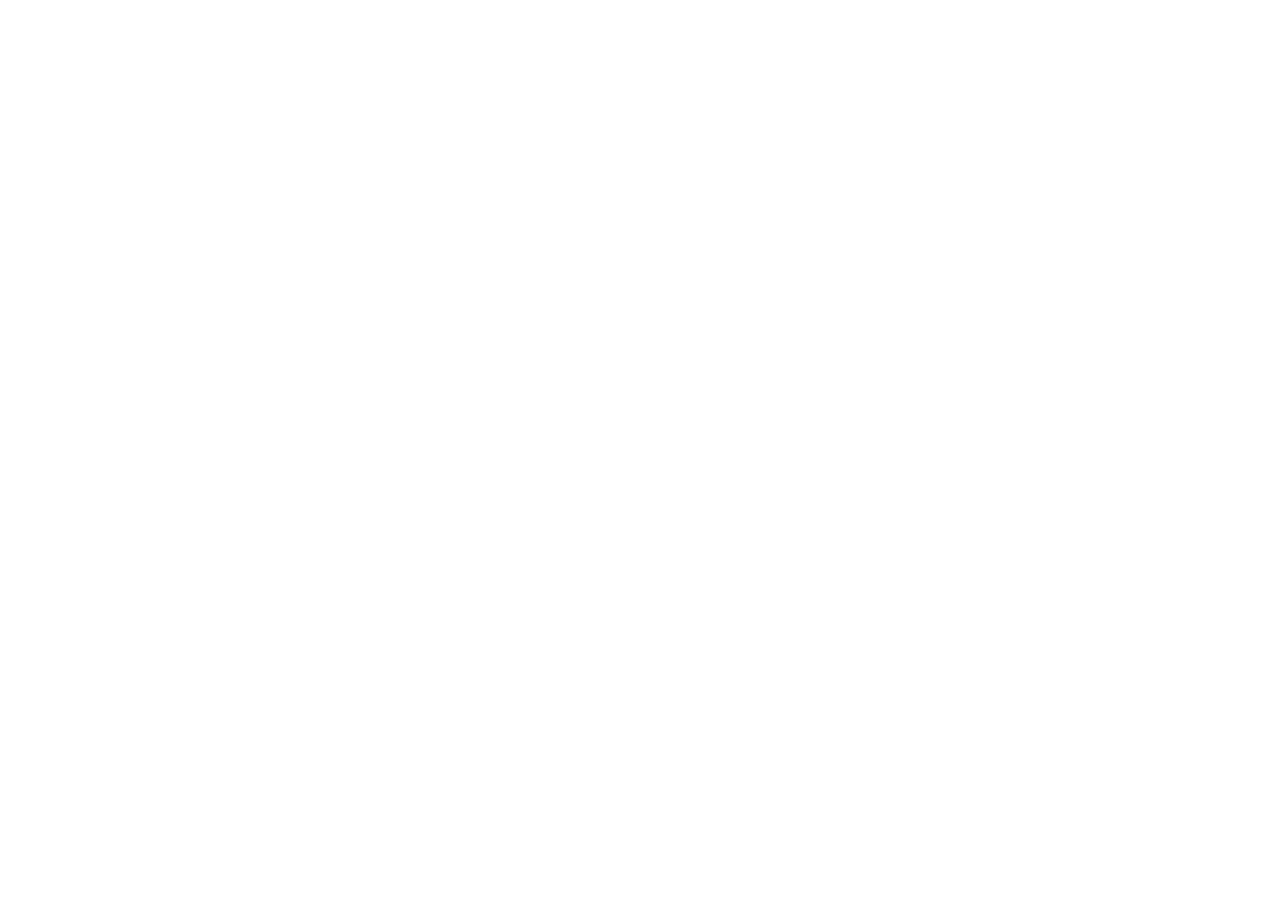
==== index.html @ 0cfc8c84 "initial commit" ====
<!doctype html>
<html lang="en">
  <head>
    <meta charset="UTF-8" />
    <meta name="viewport" content="width=device-width, initial-scale=1.0" />
    <link rel="preconnect" href="https://fonts.googleapis.com" />
    <link rel="preconnect" href="https://fonts.gstatic.com" crossorigin />
    <link
      href="https://fonts.googleapis.com/css2?family=Roboto:ital,wght@0,100..900;1,100..900&display=swap"
      rel="stylesheet"
    />
    <link
      rel="stylesheet"
      href="https://cdnjs.cloudflare.com/ajax/libs/font-awesome/7.3.1/css/all.min.css"
      integrity="sha512-QeR2VH+lsBE5LSAe1Q5EnTBbe7XTBubt8dG93Y7gidSgdMCr8nVqKcfKAMyN96SV8KDbZVTDXChatu5G2KQGzg=="
      crossorigin="anonymous"
      referrerpolicy="no-referrer"
    />
    <link rel="stylesheet" href="style.css" />
    <title>Document</title>
  </head>

  <body></body>
</html>
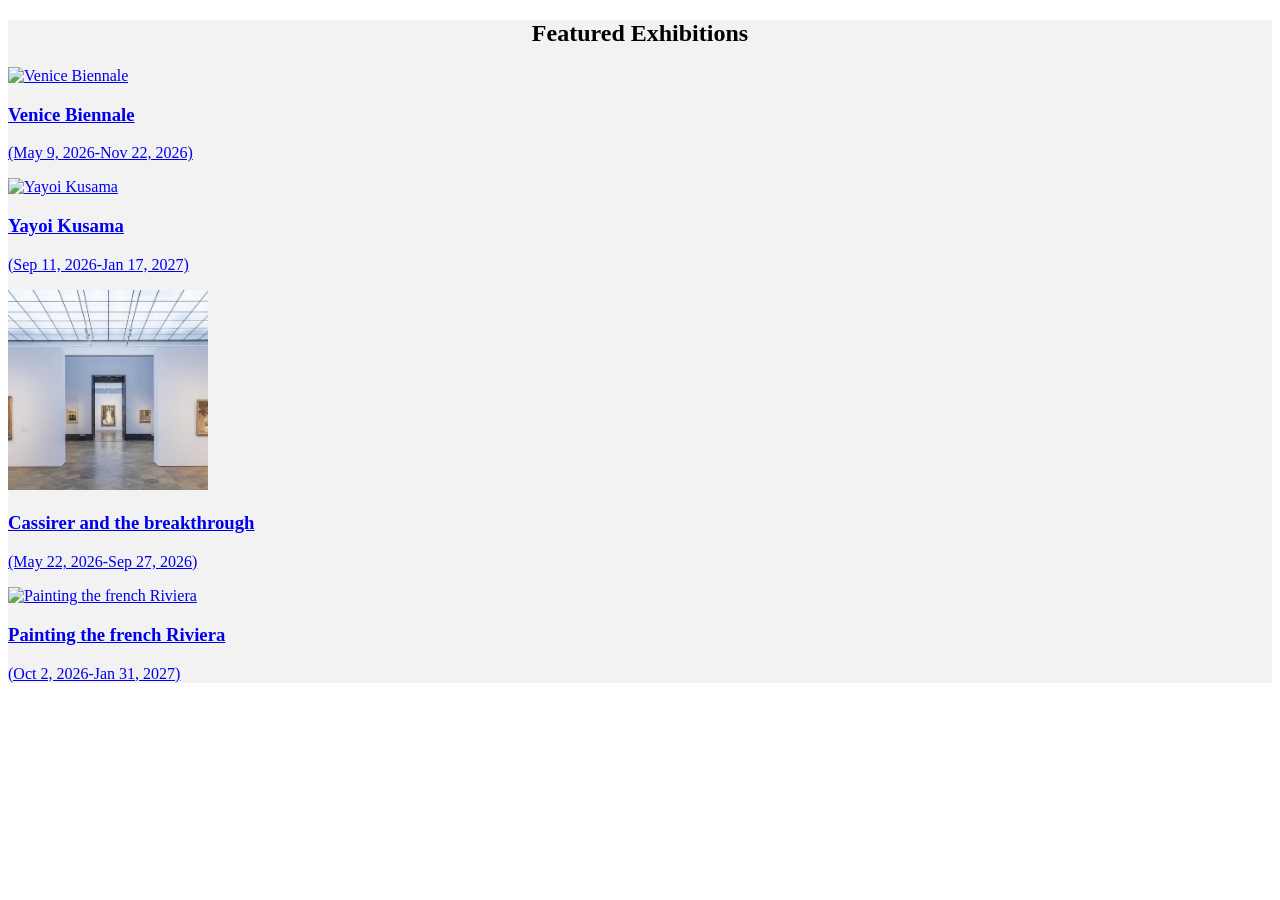
==== commit 46012835: "testing" ====
--- a/index.html
+++ b/index.html
@@ -1,24 +1,56 @@
 <!doctype html>
 <html lang="en">
-  <head>
-    <meta charset="UTF-8" />
-    <meta name="viewport" content="width=device-width, initial-scale=1.0" />
-    <link rel="preconnect" href="https://fonts.googleapis.com" />
-    <link rel="preconnect" href="https://fonts.gstatic.com" crossorigin />
-    <link
-      href="https://fonts.googleapis.com/css2?family=Roboto:ital,wght@0,100..900;1,100..900&display=swap"
-      rel="stylesheet"
-    />
-    <link
-      rel="stylesheet"
-      href="https://cdnjs.cloudflare.com/ajax/libs/font-awesome/7.3.1/css/all.min.css"
-      integrity="sha512-QeR2VH+lsBE5LSAe1Q5EnTBbe7XTBubt8dG93Y7gidSgdMCr8nVqKcfKAMyN96SV8KDbZVTDXChatu5G2KQGzg=="
-      crossorigin="anonymous"
-      referrerpolicy="no-referrer"
-    />
-    <link rel="stylesheet" href="style.css" />
-    <title>Document</title>
-  </head>
 
-  <body></body>
-</html>
+<head>
+  <meta charset="UTF-8" />
+  <meta name="viewport" content="width=device-width, initial-scale=1.0" />
+  <link rel="preconnect" href="https://fonts.googleapis.com" />
+  <link rel="preconnect" href="https://fonts.gstatic.com" crossorigin />
+  <link href="https://fonts.googleapis.com/css2?family=Roboto:ital,wght@0,100..900;1,100..900&display=swap"
+    rel="stylesheet" />
+  <link rel="stylesheet" href="https://cdnjs.cloudflare.com/ajax/libs/font-awesome/7.3.1/css/all.min.css"
+    integrity="sha512-QeR2VH+lsBE5LSAe1Q5EnTBbe7XTBubt8dG93Y7gidSgdMCr8nVqKcfKAMyN96SV8KDbZVTDXChatu5G2KQGzg=="
+    crossorigin="anonymous" referrerpolicy="no-referrer" />
+  <link rel="stylesheet" href="style.css" />
+  <title>Document</title>
+</head>
+
+<body>
+  <section>
+    <h2>Featured Exhibitions</h2>
+    <div class="exhibitions-container">
+      <article>
+        <a href="exhibition.html#exhibition1 ">
+          <img src="images/ex1.jpg" alt="Venice Biennale" />
+          <h3>Venice Biennale</h3>
+          <p>(May 9, 2026-Nov 22, 2026)</p>
+
+        </a>
+      </article>
+      <article>
+        <a href="about.html#exhibition2">
+          <img src="images/ex2.jpg" alt="Yayoi Kusama" />
+          <h3>Yayoi Kusama</h3>
+          <p>(Sep 11, 2026-Jan 17, 2027)</p>
+        </a>
+      </article>
+      <article>
+        <a href="about.html#exhibition3">
+          <img src="images/ex3.jpg" alt="Cassirer and the breakthrough" />
+          <h3>Cassirer and the breakthrough</h3>
+          <p>(May 22, 2026-Sep 27, 2026)</p>
+        </a>
+      </article>
+      <article>
+        <a href="about.html#exhibition4">
+          <img src="images/ex4.jpg" alt="Painting the french Riviera" />
+          <h3>Painting the french Riviera</h3>
+          <p>(Oct 2, 2026-Jan 31, 2027)</p>
+        </a>
+      </article>
+    </div>
+
+  </section>
+</body>
+
+</html>
--- a/style.css
+++ b/style.css
@@ -0,0 +1,20 @@
+.artist-container {
+  display: flex;
+    flex-wrap: wrap;
+    gap: 10px;
+    text-align: center;
+}
+exhibitions-container article {
+    flex: 1 1 calc(25% - 10px);
+}
+img {
+    max-width: 200px;
+    height: 200px;
+    object-fit: cover;
+}
+section {
+    background-color: #f2f2f2;
+}
+h2 {
+    text-align: center;
+}
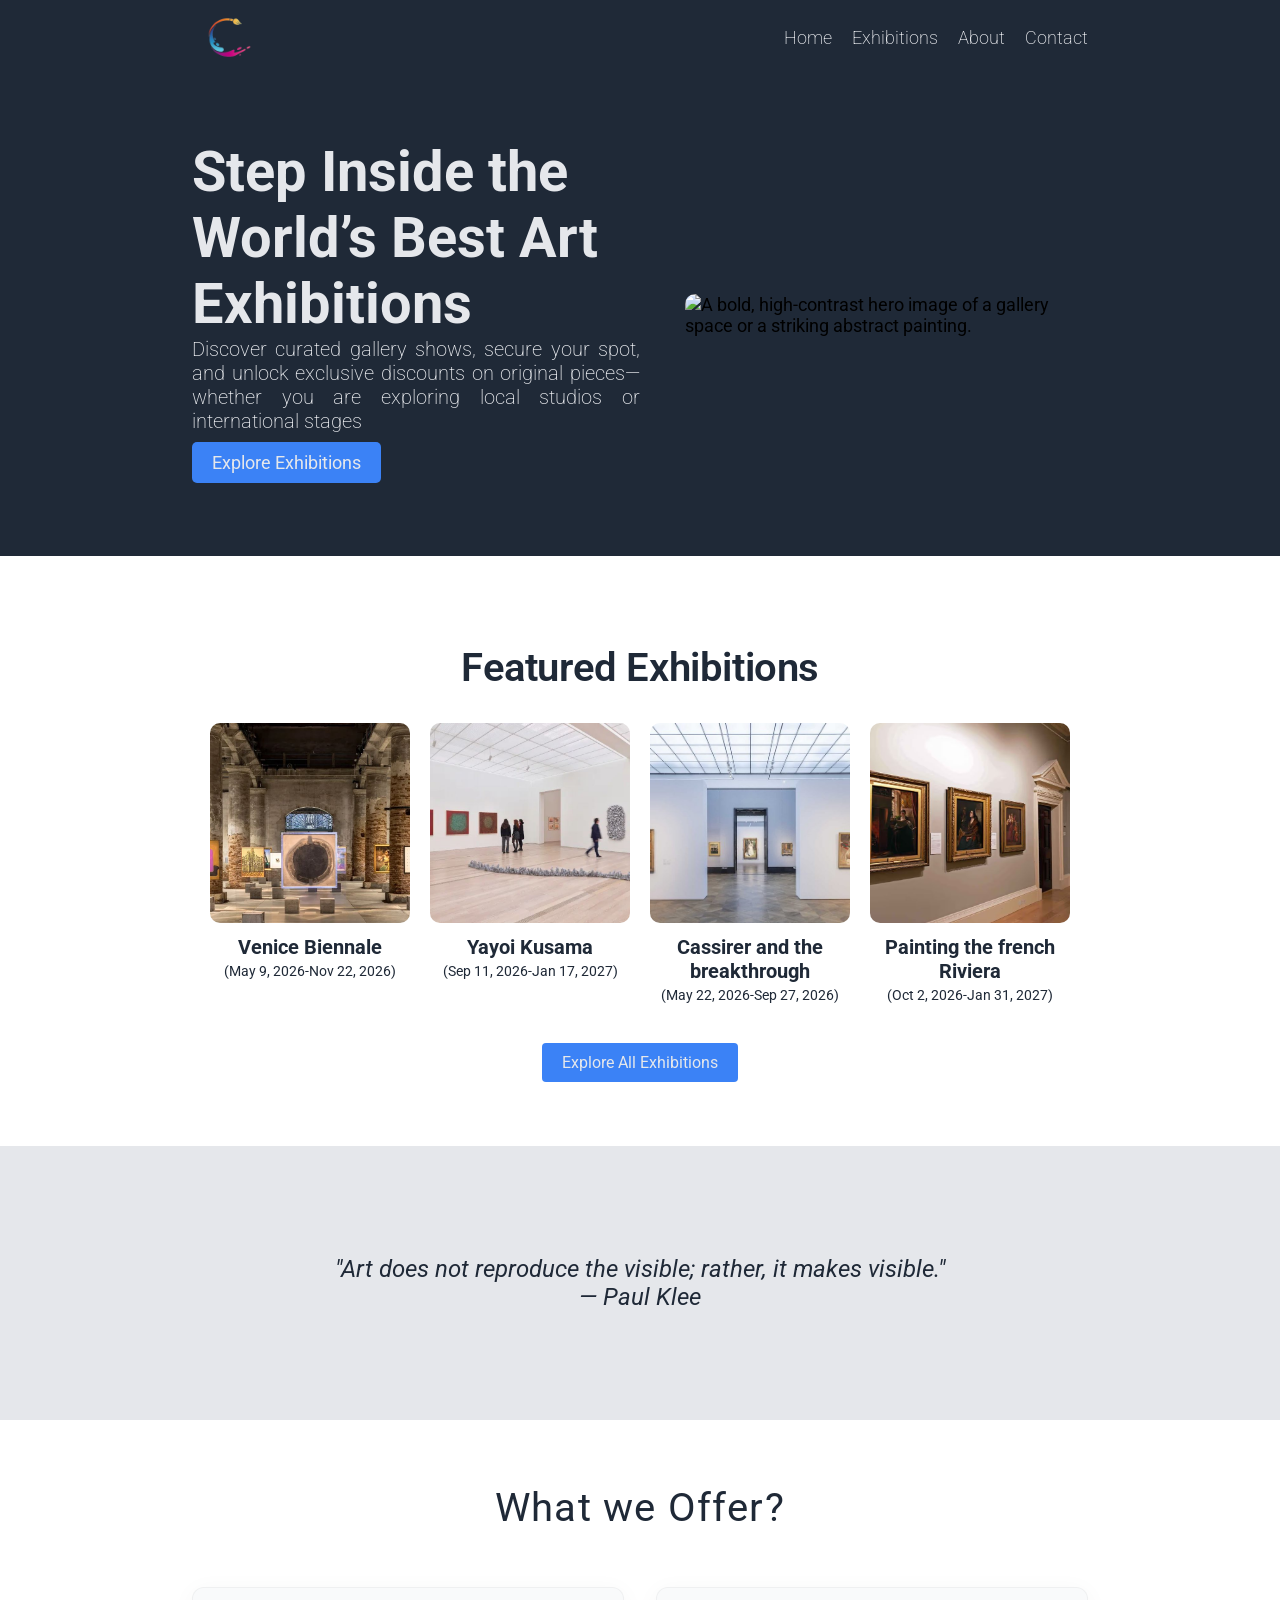
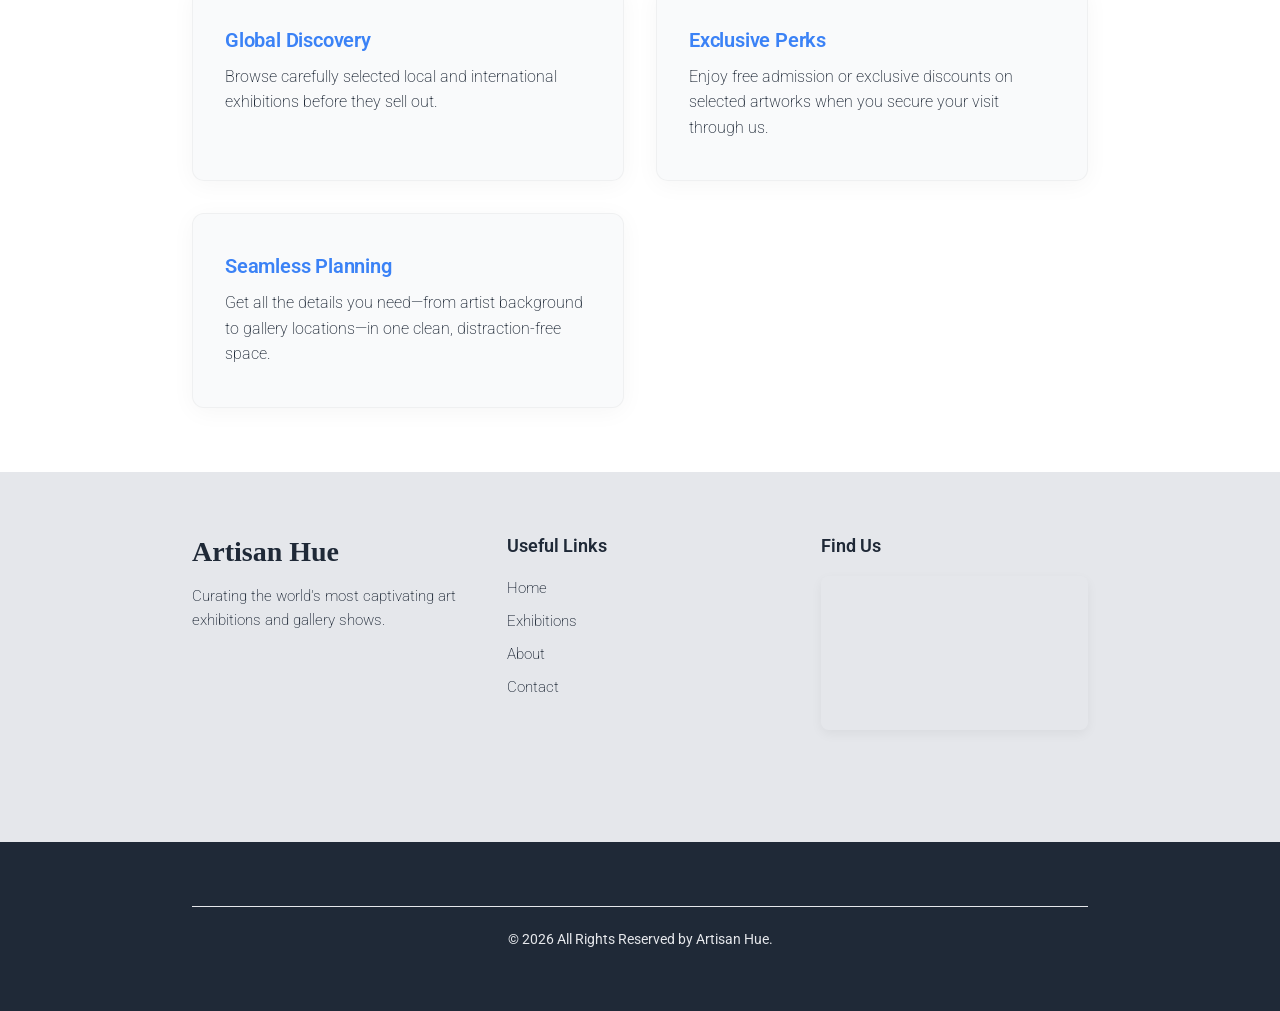
==== commit 3f3ab876: "Homepage Updated" ====
--- a/index.html
+++ b/index.html
@@ -1,56 +1,215 @@
 <!doctype html>
 <html lang="en">
-
-<head>
-  <meta charset="UTF-8" />
-  <meta name="viewport" content="width=device-width, initial-scale=1.0" />
-  <link rel="preconnect" href="https://fonts.googleapis.com" />
-  <link rel="preconnect" href="https://fonts.gstatic.com" crossorigin />
-  <link href="https://fonts.googleapis.com/css2?family=Roboto:ital,wght@0,100..900;1,100..900&display=swap"
-    rel="stylesheet" />
-  <link rel="stylesheet" href="https://cdnjs.cloudflare.com/ajax/libs/font-awesome/7.3.1/css/all.min.css"
-    integrity="sha512-QeR2VH+lsBE5LSAe1Q5EnTBbe7XTBubt8dG93Y7gidSgdMCr8nVqKcfKAMyN96SV8KDbZVTDXChatu5G2KQGzg=="
-    crossorigin="anonymous" referrerpolicy="no-referrer" />
-  <link rel="stylesheet" href="style.css" />
-  <title>Document</title>
-</head>
-
-<body>
-  <section>
-    <h2>Featured Exhibitions</h2>
-    <div class="exhibitions-container">
-      <article>
-        <a href="exhibition.html#exhibition1 ">
-          <img src="images/ex1.jpg" alt="Venice Biennale" />
-          <h3>Venice Biennale</h3>
-          <p>(May 9, 2026-Nov 22, 2026)</p>
-
-        </a>
-      </article>
-      <article>
-        <a href="about.html#exhibition2">
-          <img src="images/ex2.jpg" alt="Yayoi Kusama" />
-          <h3>Yayoi Kusama</h3>
-          <p>(Sep 11, 2026-Jan 17, 2027)</p>
-        </a>
-      </article>
-      <article>
-        <a href="about.html#exhibition3">
-          <img src="images/ex3.jpg" alt="Cassirer and the breakthrough" />
-          <h3>Cassirer and the breakthrough</h3>
-          <p>(May 22, 2026-Sep 27, 2026)</p>
-        </a>
-      </article>
-      <article>
-        <a href="about.html#exhibition4">
-          <img src="images/ex4.jpg" alt="Painting the french Riviera" />
-          <h3>Painting the french Riviera</h3>
-          <p>(Oct 2, 2026-Jan 31, 2027)</p>
-        </a>
-      </article>
-    </div>
-
-  </section>
-</body>
-
-</html>+  <head>
+    <meta charset="UTF-8" />
+    <meta name="viewport" content="width=device-width, initial-scale=1.0" />
+    <link rel="preconnect" href="https://fonts.googleapis.com" />
+    <link rel="preconnect" href="https://fonts.gstatic.com" crossorigin />
+    <link
+      href="https://fonts.googleapis.com/css2?family=Roboto:ital,wght@0,100..900;1,100..900&display=swap"
+      rel="stylesheet"
+    />
+    <link
+      rel="stylesheet"
+      href="https://cdnjs.cloudflare.com/ajax/libs/font-awesome/6.5.1/css/all.min.css"
+      crossorigin="anonymous"
+    />
+    <link rel="stylesheet" href="style.css" />
+    <title>Artisan Hue</title>
+  </head>
+
+  <body>
+    <header class="header header-sticky">
+      <picture class="logo-container">
+        <img src="./assets/logo.png" alt="Paint brush art" />
+      </picture>
+      <nav class="nav">
+        <input type="checkbox" id="menu-toggle" class="menu-checkbox" />
+        <label for="menu-toggle" class="hamburger-btn">
+          <i class="fas fa-bars"></i>
+        </label>
+
+        <ul class="nav-menu">
+          <li class="menu-item">
+            <a href="./index.html" class="menu-link">Home</a>
+          </li>
+          <li class="menu-item">
+            <a href="./exhibitions.html" class="menu-link">Exhibitions</a>
+          </li>
+          <li class="menu-item">
+            <a href="./about.html" class="menu-link">About</a>
+          </li>
+          <li class="menu-item">
+            <a href="./contact.html" class="menu-link">Contact</a>
+          </li>
+        </ul>
+      </nav>
+    </header>
+
+    <main>
+      <section class="section section-dark">
+        <div class="hero">
+          <section class="hero-text">
+            <h1 class="hero-title">
+              Step Inside the World’s Best Art Exhibitions
+            </h1>
+            <p class="hero-subtitle">
+              Discover curated gallery shows, secure your spot, and unlock
+              exclusive discounts on original pieces—whether you are exploring
+              local studios or international stages
+            </p>
+            <a href="./exhibitions.html" class="hero-button"
+              >Explore Exhibitions</a
+            >
+          </section>
+          <picture class="hero-image">
+            <source
+              srcset="
+                https://static.vecteezy.com/system/resources/thumbnails/013/593/466/small/illustration-graphic-of-lake-house-on-watercolor-painting-style-good-for-print-on-postcard-poster-or-background-free-vector.jpg
+              "
+              type="image/jpg"
+            />
+            <img
+              src="./assets/hero-image.png"
+              alt="A bold, high-contrast hero image of a gallery space or a striking abstract painting."
+            />
+          </picture>
+        </div>
+      </section>
+
+      <section class="section section-white">
+        <h2 class="exhibition-heading">Featured Exhibitions</h2>
+        <div class="exhibitions-container">
+          <article class="exhibition-cards">
+            <a class="exhibition-card-item" href="exhibitions.html#exhibition1">
+              <figure class="exhibition-img-container">
+                <img src="./assets/images/ex1.JPG" alt="Venice Biennale" />
+              </figure>
+              <h3>Venice Biennale</h3>
+              <p>(May 9, 2026-Nov 22, 2026)</p>
+            </a>
+          </article>
+          <article class="exhibition-cards">
+            <a class="exhibition-card-item" href="exhibitions.html#exhibition2">
+              <figure class="exhibition-img-container">
+                <img src="./assets/images/ex2.JPG" alt="Yayoi Kusama" />
+              </figure>
+              <h3>Yayoi Kusama</h3>
+              <p>(Sep 11, 2026-Jan 17, 2027)</p>
+            </a>
+          </article>
+          <article class="exhibition-cards">
+            <a class="exhibition-card-item" href="exhibitions.html#exhibition3">
+              <figure class="exhibition-img-container">
+                <img src="./assets/images/ex3.jpg" alt="Cassirer and the breakthrough" />
+              </figure>
+              <h3>Cassirer and the breakthrough</h3>
+              <p>(May 22, 2026-Sep 27, 2026)</p>
+            </a>
+          </article>
+          <article class="exhibition-cards">
+            <a class="exhibition-card-item" href="exhibitions.html#exhibition4">
+              <figure class="exhibition-img-container">
+                <img src="./assets/images/ex4.JPG" alt="Painting the French Riviera" />
+              </figure>
+              <h3>Painting the french Riviera</h3>
+              <p>(Oct 2, 2026-Jan 31, 2027)</p>
+            </a>
+          </article>
+        </div>
+        <div class="explore-btn-container">
+          <a href="exhibitions.html" class="explore-btn"
+            >Explore All Exhibitions</a
+          >
+        </div>
+      </section>
+
+      <section class="section section-grey">
+        <blockquote class="editorial-quote">
+          <p>"Art does not reproduce the visible; rather, it makes visible."</p>
+          <footer class="quote-author">&mdash; Paul Klee</footer>
+        </blockquote>
+      </section>
+
+      <section class="section section-white">
+        <h3 class="service-title">What we Offer?</h3>
+        <ul class="service-list">
+          <li class="service-item">
+            <h4 class="service-heading">Global Discovery</h4>
+            <span class="service-description"
+              >Browse carefully selected local and international exhibitions
+              before they sell out.</span
+            >
+          </li>
+          <li class="service-item">
+            <h4 class="service-heading">Exclusive Perks</h4>
+            <span class="service-description"
+              >Enjoy free admission or exclusive discounts on selected artworks
+              when you secure your visit through us.</span
+            >
+          </li>
+          <li class="service-item">
+            <h4 class="service-heading">Seamless Planning</h4>
+            <span class="service-description"
+              >Get all the details you need—from artist background to gallery
+              locations—in one clean, distraction-free space.</span
+            >
+          </li>
+        </ul>
+      </section>
+
+      <footer class="section section-grey">
+        <div class="footer-content">
+          <div class="footer-column brand-column">
+            <h2 class="footer-logo">Artisan Hue</h2>
+            <p class="footer-description">
+              Curating the world's most captivating art exhibitions and gallery
+              shows.
+            </p>
+          </div>
+
+          <div class="footer-column links-column">
+            <h3 class="footer-heading">Useful Links</h3>
+            <ul class="footer-menu">
+              <li class="footer-menu-item">
+                <a href="./index.html" class="footer-menu-link">Home</a>
+              </li>
+              <li class="footer-menu-item">
+                <a href="./exhibitions.html" class="footer-menu-link"
+                  >Exhibitions</a
+                >
+              </li>
+              <li class="footer-menu-item">
+                <a href="./about.html" class="footer-menu-link">About</a>
+              </li>
+              <li class="footer-menu-item">
+                <a href="./contact.html" class="footer-menu-link">Contact</a>
+              </li>
+            </ul>
+          </div>
+
+          <div class="footer-column map-column">
+            <h3 class="footer-heading">Find Us</h3>
+            <div class="map-container">
+              <iframe
+                src="https://www.google.com/maps/embed?pb=!1m18!1m12!1m3!1d115408.09793132644!2d55.2045657!3d25.0742823!2m3!1f0!2f0!3f0!3m2!1i1024!2i768!4f13.1!3m3!1m2!1s0x3e5f43496ad9c645%3A0xbde66e5084295162!2sDubai%20-%20United%20Arab%20Emirates!5e0!3m2!1sen!2sus!4v1715000000000!5m2!1sen!2sus"
+                width="100%"
+                height="150"
+                style="border: 0"
+                allowfullscreen=""
+                loading="lazy"
+                referrerpolicy="no-referrer-when-downgrade"
+              >
+              </iframe>
+            </div>
+          </div>
+        </div>
+      </footer>
+      <section class="section section-dark">
+        <p class="footer-text">
+          &copy; 2026 All Rights Reserved by Artisan Hue.
+        </p>
+      </section>
+    </main>
+  </body>
+</html>
--- a/style.css
+++ b/style.css
@@ -1,20 +1,573 @@
-.artist-container {
-  display: flex;
-    flex-wrap: wrap;
-    gap: 10px;
-    text-align: center;
-}
-exhibitions-container article {
-    flex: 1 1 calc(25% - 10px);
-}
-img {
-    max-width: 200px;
-    height: 200px;
-    object-fit: cover;
-}
-section {
-    background-color: #f2f2f2;
-}
-h2 {
-    text-align: center;
-}+:root {
+  --primary-color: #3b82f6;
+  --secondary-color: #1f2937;
+  --text-color: #e5e7eb;
+  --background-color: #f9fafb;
+  --background-white: #ffffff;
+
+  --font-hero-title: clamp(2rem, 5vw + 1rem, 3.5rem);
+  --font-sub-heading: clamp(1.75rem, 5vw + 1rem, 2.5rem);
+  --font-hero-subtitle: clamp(1rem, 2vw + 0.5rem, 1.25rem);
+  --font-body: clamp(0.95rem, 1vw + 0.5rem, 1.125rem);
+}
+
+*,
+html {
+  margin: 0;
+  padding: 0;
+  box-sizing: border-box;
+}
+
+body {
+  font-family: "Roboto", sans-serif;
+  font-size: var(--font-body);
+  background-color: var(--background-color);
+}
+
+.section {
+  margin: 0 auto;
+  padding: 5% 15%;
+}
+
+.section-dark {
+  background-color: var(--secondary-color);
+}
+
+.section-light {
+  background-color: var(--text-color);
+}
+
+.section-white {
+  background-color: var(--background-white);
+}
+
+.section-grey {
+  background-color: var(--text-color);
+}
+
+.header {
+  position: relative;
+  display: flex;
+  justify-content: space-between;
+  align-items: center;
+  padding: 0% 15%;
+}
+
+.header-sticky {
+  position: sticky;
+  top: 0;
+  z-index: 1000;
+  background-color: var(--secondary-color);
+  color: var(--text-color);
+}
+
+.footer-content {
+  display: flex;
+  flex-wrap: wrap;
+  gap: 3rem;
+  max-width: 1200px;
+  margin: 0 auto;
+  padding-bottom: 3rem;
+}
+
+.footer-column {
+  flex: 1 1 calc(33.333% - 2rem);
+  min-width: 250px;
+}
+
+.footer-logo {
+  font-family: "Playfair Display", serif;
+  font-size: 1.75rem;
+  margin-top: 0;
+  margin-bottom: 1rem;
+  color: var(--secondary-color);
+}
+
+.footer-description {
+  color: var(--secondary-color);
+  line-height: 1.6;
+  font-size: 0.95rem;
+  font-weight: 200;
+}
+
+.footer-heading {
+  font-size: 1.1rem;
+  font-weight: 600;
+  color: var(--secondary-color);
+  margin-top: 0;
+  margin-bottom: 1.25rem;
+}
+
+.footer-menu {
+  list-style: none;
+  padding: 0;
+  margin: 0;
+}
+
+.footer-menu-item {
+  margin-bottom: 0.75rem;
+}
+
+.footer-menu-link {
+  color: var(--secondary-color);
+  font-weight: 200;
+  font-size: 0.95rem;
+  text-decoration: none;
+  transition: color 0.2s ease;
+}
+
+.footer-menu-link:hover {
+  color: var(--primary-color);
+}
+
+.map-container {
+  border-radius: 8px;
+  overflow: hidden;
+  box-shadow: 0 4px 12px rgba(0, 0, 0, 0.05);
+}
+
+.footer-text {
+  border-top: 1px solid var(--text-color);
+  padding-top: 1.5rem;
+  text-align: center;
+  margin: 0;
+  color: var(--text-color);
+  font-size: 0.85rem;
+}
+
+.logo-container {
+  max-width: 75px;
+  max-height: 75px;
+}
+
+.logo-container img {
+  width: 100%;
+  height: auto;
+}
+
+.nav {
+  font-size: 1.125rem;
+  font-weight: 200;
+}
+
+.nav-menu {
+  display: flex;
+  list-style: none;
+  align-items: center;
+  gap: 20px;
+}
+
+.nav-menu a {
+  text-decoration: none;
+  color: var(--text-color);
+}
+
+.menu-item:hover > a {
+  color: var(--primary-color);
+  padding-bottom: 1.5px;
+  border-bottom: 1.5px solid var(--primary-color);
+}
+
+.menu-item:active > a {
+  color: var(--secondary-color);
+  padding-bottom: 1.5px;
+  border-bottom: 1.5px solid var(--secondary-color);
+}
+
+.menu-checkbox,
+.hamburger-btn {
+  display: none;
+}
+
+.hero {
+  display: flex;
+  flex-wrap: wrap;
+  justify-content: space-between;
+  align-items: center;
+}
+
+.hero-text {
+  max-width: 50%;
+}
+
+.hero-title {
+  font-size: var(--font-hero-title);
+  font-weight: bold;
+  color: var(--text-color);
+}
+
+.hero-subtitle {
+  font-size: var(--font-hero-subtitle);
+  font-weight: 200;
+  color: var(--text-color);
+  text-align: justify;
+}
+
+.hero-button {
+  display: inline-block;
+  padding: 10px 20px;
+  background-color: var(--primary-color);
+  color: var(--text-color);
+  text-decoration: none;
+  border-radius: 5px;
+  margin: 2% 0;
+}
+
+.hero-button:hover {
+  background-color: var(--background-color);
+  color: var(--secondary-color);
+}
+
+.hero-image {
+  max-width: 45%;
+  margin-left: 5%;
+}
+
+.hero-image img {
+  width: 100%;
+  height: auto;
+  border-radius: 10px;
+}
+
+.exhibition-heading {
+  margin-top: 1.5rem;
+  margin-bottom: 2rem;
+  font-size: var(--font-sub-heading);
+  font-weight: 600;
+  text-align: center;
+  color: var(--secondary-color);
+  letter-spacing: -0.01em;
+}
+
+.exhibitions-container {
+  display: flex;
+  justify-content: center;
+  flex-wrap: wrap;
+  gap: 20px;
+}
+
+.exhibition-cards {
+  width: 200px;
+  min-width: 0;
+}
+
+.exhibition-card-item {
+  display: block;
+  text-decoration: none;
+  color: var(--secondary-color);
+  text-align: center;
+}
+
+.exhibition-img-container {
+  width: 200px;
+  height: 200px;
+}
+
+.exhibition-img-container img {
+  border-radius: 10px;
+  width: 100%;
+  height: 100%;
+  object-fit: cover;
+}
+
+.exhibition-card-item h3 {
+  margin: 12px 0 4px 0;
+  font-size: 1.25rem;
+  overflow-wrap: break-word;
+}
+
+.exhibition-card-item p {
+  margin: 0;
+  font-size: 0.875rem;
+}
+
+.explore-btn-container {
+  text-align: center;
+  margin-top: 40px;
+}
+
+.explore-btn {
+  display: inline-block;
+  padding: 10px 20px;
+  background-color: var(--primary-color);
+  color: var(--text-color);
+  text-decoration: none;
+  border-radius: 4px;
+  font-size: 1rem;
+  border: none;
+  cursor: pointer;
+  text-align: center;
+  transition:
+    background-color 0.2s ease,
+    color 0.2s ease;
+}
+
+.explore-btn:hover {
+  background-color: var(--secondary-color);
+  color: var(--text-color);
+}
+
+.exhibition-detail-content {
+  display: flex;
+  gap: 40px;
+  align-items: flex-start;
+  flex-wrap: wrap;
+}
+
+.exhibition-detail-img {
+  flex: 1 1 300px;
+}
+
+.exhibition-detail-img img {
+  border-radius: 10px;
+  width: 100%;
+  height: 350px;
+  object-fit: cover;
+}
+
+.exhibition-detail-text {
+  flex: 1 1 300px;
+}
+
+.exhibition-detail-text h2 {
+  text-align: left;
+  margin-bottom: 8px;
+}
+
+.exhibition-dates,
+.exhibition-location {
+  color: var(--secondary-color);
+  opacity: 0.8;
+  margin: 2px 0;
+}
+
+.exhibition-detail-text h3 {
+  margin-top: 20px;
+  margin-bottom: 8px;
+}
+
+.exhibition-detail-text .explore-btn {
+  margin-top: 24px;
+}
+
+.form-group {
+  margin-bottom: 14px;
+  text-align: left;
+}
+
+.form-group label {
+  display: block;
+  margin-bottom: 6px;
+  font-size: 14px;
+  font-weight: 500;
+}
+
+.form-group input {
+  width: 100%;
+  padding: 10px 12px;
+  border: 1px solid #ccc;
+  border-radius: 6px;
+  font-size: 14px;
+}
+
+/* --- PURE CSS MODAL & STATE SWITCHING --- */
+.modal-state {
+  display: none;
+}
+
+.modal-overlay {
+  display: none;
+  position: fixed;
+  inset: 0;
+  background-color: rgba(0, 0, 0, 0.5);
+  justify-content: center;
+  align-items: center;
+  z-index: 2000;
+}
+
+.modal-content {
+  background-color: var(--background-color);
+  padding: 40px;
+  border-radius: 10px;
+  width: 100%;
+  max-width: 440px;
+  position: relative;
+}
+
+.close-btn {
+  position: absolute;
+  top: 12px;
+  right: 16px;
+  font-size: 1.5rem;
+  cursor: pointer;
+  color: var(--secondary-color);
+  line-height: 1;
+}
+
+.close-btn:hover {
+  color: var(--primary-color);
+}
+
+.success-box {
+  display: none;
+  text-align: center;
+}
+
+.success-icon {
+  font-size: 2.5rem;
+  margin-bottom: 10px;
+}
+
+.success-box h3 {
+  margin: 0 0 8px 0;
+  font-size: 1.25rem;
+  color: #10b981;
+}
+
+.success-box p {
+  margin: 0;
+  font-size: 1rem;
+  line-height: 1.4;
+}
+
+/* 1. Open the modal if either '-open' OR '-submitted' radio is checked */
+input[id$="-open"]:checked ~ .modal-overlay,
+input[id$="-submitted"]:checked ~ .modal-overlay {
+  display: flex;
+}
+
+/* 2. When '-submitted' radio is checked: swap form with confirmation view */
+input[id$="-submitted"]:checked ~ .modal-overlay .form-content {
+  display: none;
+}
+
+input[id$="-submitted"]:checked ~ .modal-overlay .success-box {
+  display: block;
+}
+
+.editorial-quote {
+  font-size: 1.5rem;
+  font-style: italic;
+  color: var(--secondary-color);
+  text-align: center;
+  margin: 5% auto;
+}
+
+.service-title {
+  text-align: center;
+  font-size: 2.5rem;
+  font-weight: 400;
+  color: var(--secondary-color);
+  margin-top: 0;
+  margin-bottom: 3.5rem;
+  letter-spacing: 0.03em;
+}
+
+.service-list {
+  list-style: none;
+  padding: 0;
+  margin: 0 auto;
+  max-width: 1000px;
+  display: flex;
+  flex-wrap: wrap;
+  gap: 2rem;
+}
+
+.service-item {
+  flex: 0 0 calc(50% - 1rem);
+  box-sizing: border-box;
+  background-color: var(--background-color);
+  padding: 2.5rem 2rem;
+  border-radius: 12px;
+  border: 0.5px solid rgba(0, 0, 0, 0.04);
+  box-shadow: 0 4px 24px rgba(0, 0, 0, 0.04);
+  transition: transform 0.3s ease;
+}
+
+.service-item:hover {
+  transform: translateY(-4px);
+  border: 0.5px solid var(--primary-color);
+}
+
+.service-heading {
+  margin-top: 0;
+  margin-bottom: 0.75rem;
+  font-size: 1.25rem;
+  font-weight: 600;
+  color: var(--primary-color);
+  letter-spacing: -0.01em;
+}
+
+.service-description {
+  display: block;
+  font-size: 1rem;
+  font-weight: 200;
+  line-height: 1.6;
+  color: var(--secondary-color);
+}
+
+@media (max-width: 768px) {
+  .hamburger-btn {
+    display: flex;
+    font-size: 1.5rem;
+    color: var(--text-color);
+    cursor: pointer;
+  }
+
+  .nav-menu {
+    position: absolute;
+    width: 100%;
+    top: 100%;
+    left: 0;
+    flex-direction: column;
+    align-items: flex-start;
+    padding: 5%;
+    background-color: var(--text-color);
+    display: none;
+    z-index: 10;
+  }
+
+  .nav-menu > li {
+    width: 100%;
+  }
+
+  .nav-menu a {
+    color: var(--secondary-color);
+    display: block;
+    padding: 10px 0;
+  }
+
+  /* Toggles menu open when using Fix 1 (Targeting parent .nav) */
+  .menu-checkbox:checked ~ .nav-menu {
+    display: flex;
+  }
+
+  /* Stack hero elements on smaller screens */
+  .hero-text {
+    max-width: 100%;
+  }
+
+  .hero-image {
+    max-width: 100%;
+    margin-left: 0;
+    margin-top: 5%;
+  }
+
+  .service-item {
+    flex: 0 0 100%; /* Takes up full width on smaller screens */
+  }
+}
+
+@media (max-width: 375px) {
+  .header {
+    padding: 5% 5%;
+  }
+
+  .section {
+    padding: 5% 5%; /* Reduces large outer padding on phone screens */
+  }
+
+  .hero-title {
+    font-size: 2rem; /* Scales title down so it fits small displays */
+  }
+}
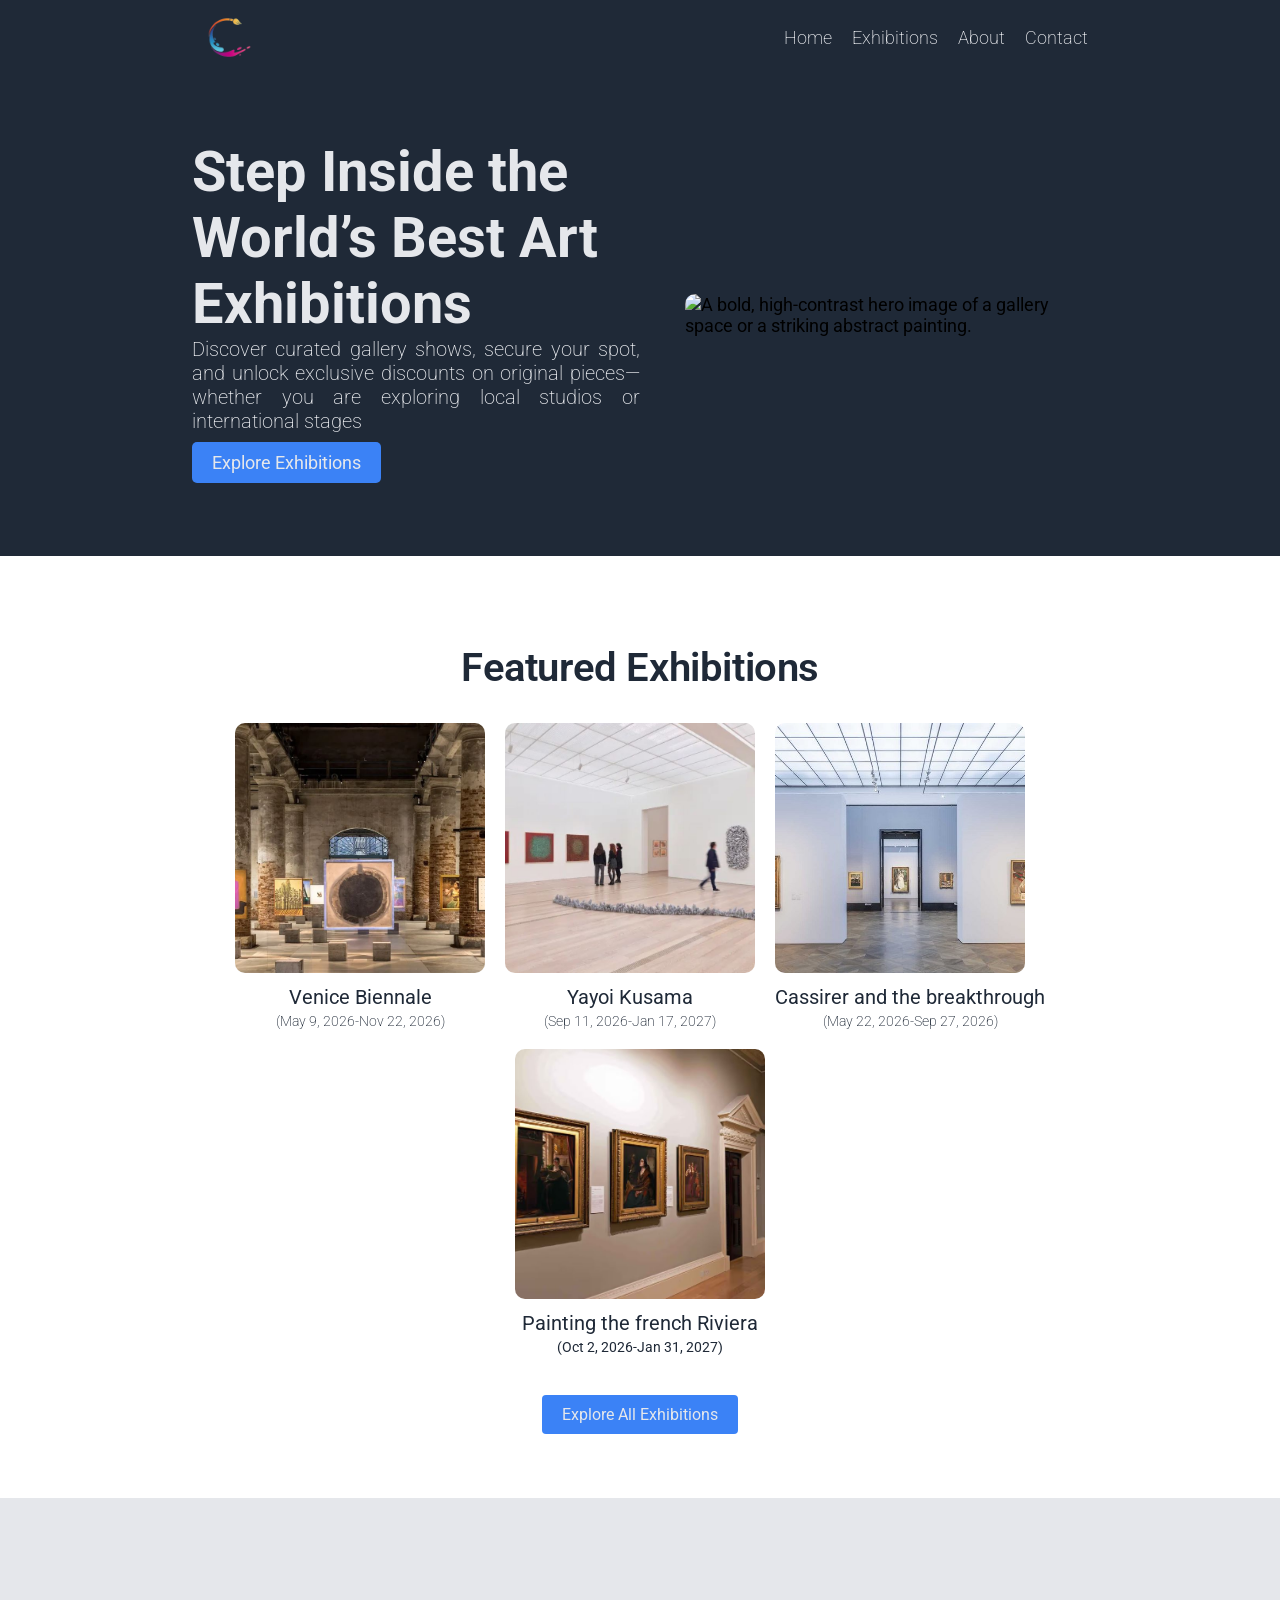
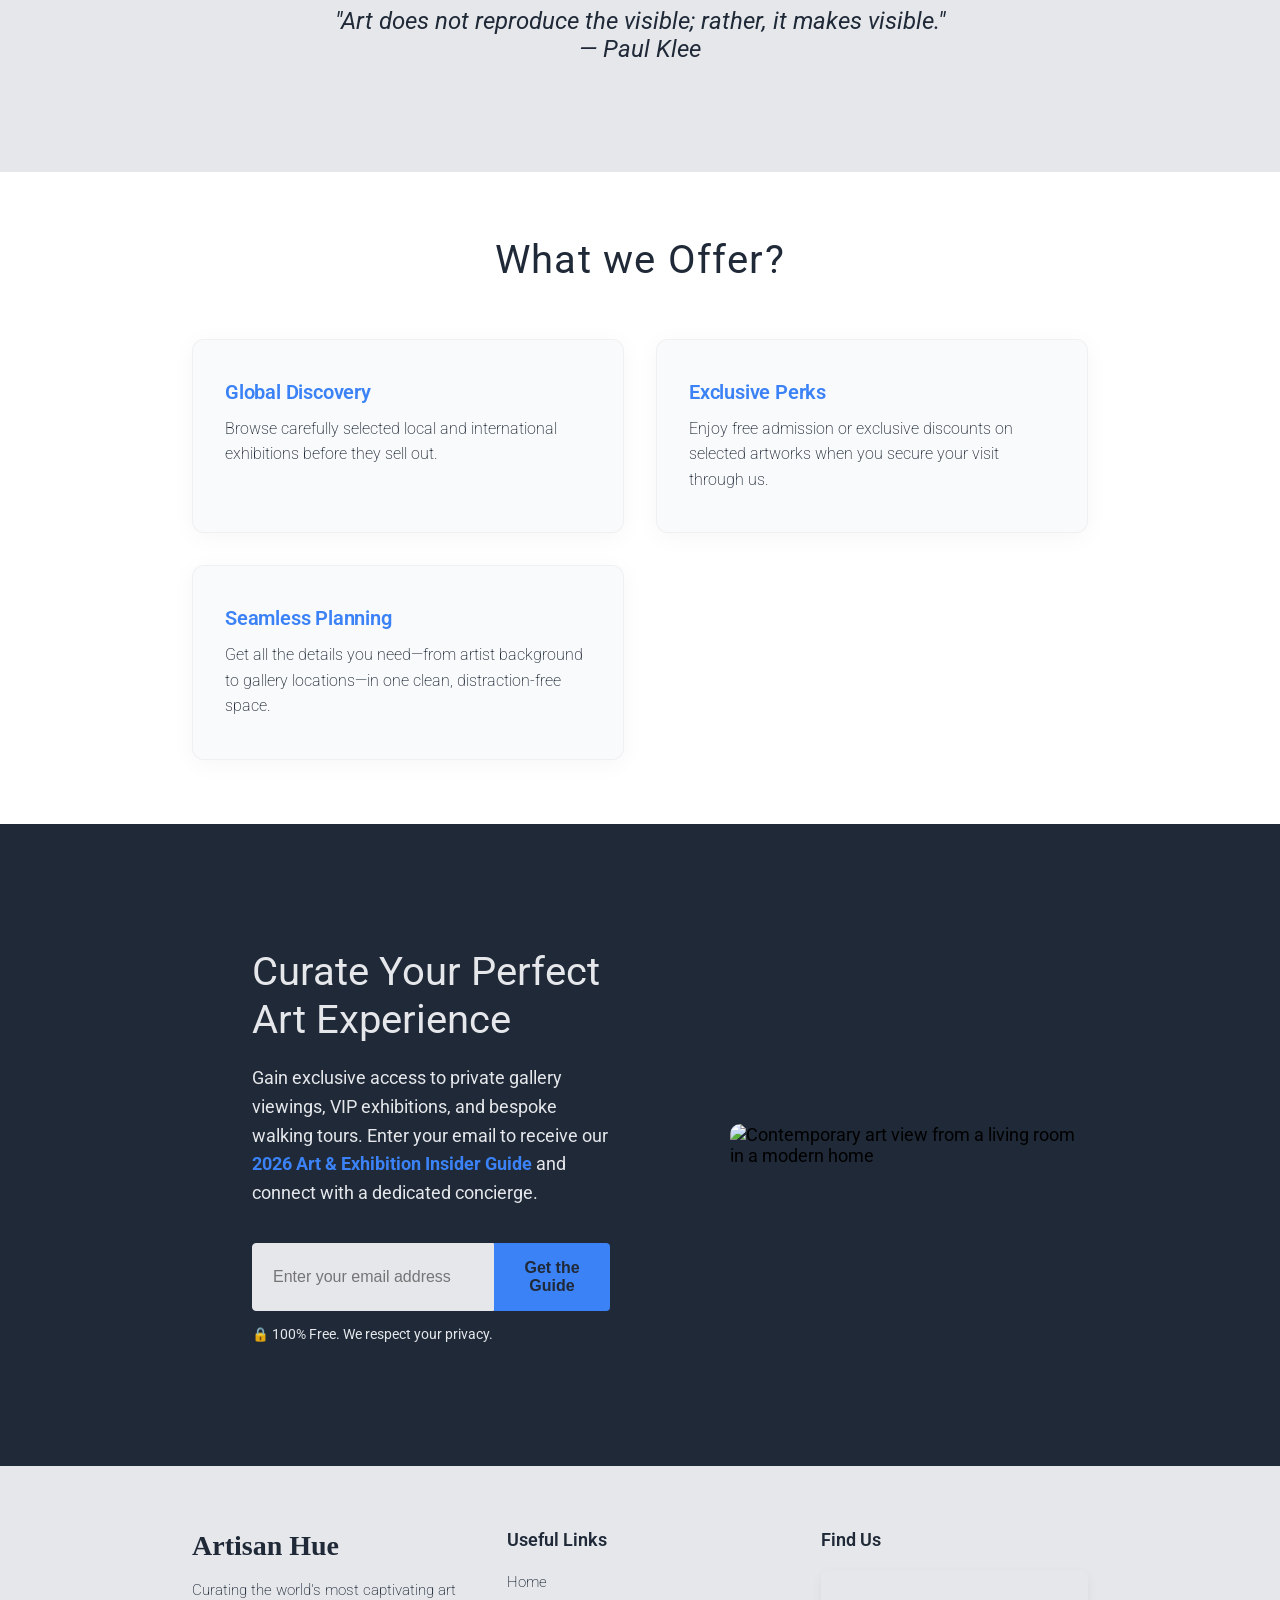
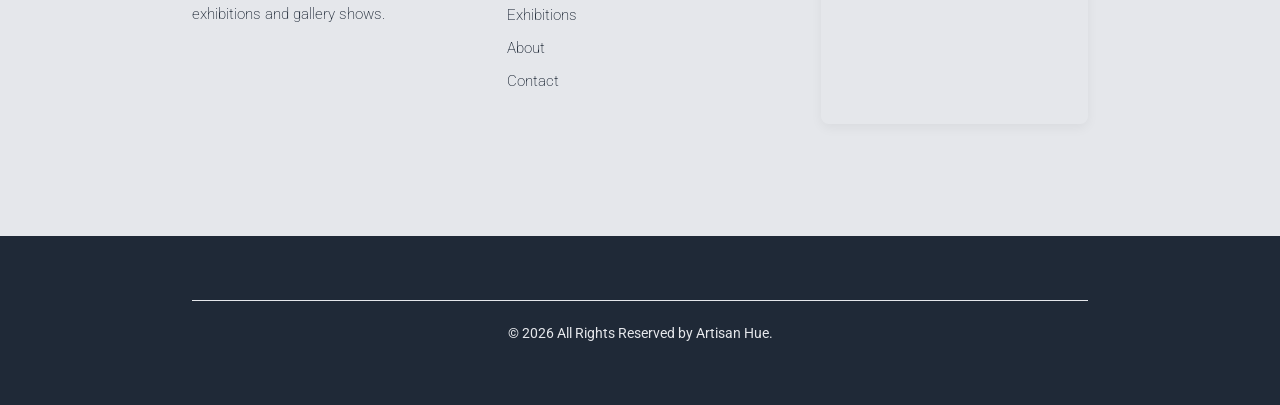
==== commit b641299a: "Homepage - Complete" ====
--- a/index.html
+++ b/index.html
@@ -85,8 +85,8 @@
               <figure class="exhibition-img-container">
                 <img src="./assets/images/ex1.JPG" alt="Venice Biennale" />
               </figure>
-              <h3>Venice Biennale</h3>
-              <p>(May 9, 2026-Nov 22, 2026)</p>
+              <h3 class="featured-main-title">Venice Biennale</h3>
+              <p class="featured-main-description">(May 9, 2026-Nov 22, 2026)</p>
             </a>
           </article>
           <article class="exhibition-cards">
@@ -94,26 +94,32 @@
               <figure class="exhibition-img-container">
                 <img src="./assets/images/ex2.JPG" alt="Yayoi Kusama" />
               </figure>
-              <h3>Yayoi Kusama</h3>
-              <p>(Sep 11, 2026-Jan 17, 2027)</p>
+              <h3 class="featured-main-title">Yayoi Kusama</h3>
+              <p class="featured-main-description">(Sep 11, 2026-Jan 17, 2027)</p>
             </a>
           </article>
           <article class="exhibition-cards">
             <a class="exhibition-card-item" href="exhibitions.html#exhibition3">
               <figure class="exhibition-img-container">
-                <img src="./assets/images/ex3.jpg" alt="Cassirer and the breakthrough" />
-              </figure>
-              <h3>Cassirer and the breakthrough</h3>
-              <p>(May 22, 2026-Sep 27, 2026)</p>
+                <img
+                  src="./assets/images/ex3.jpg"
+                  alt="Cassirer and the breakthrough"
+                />
+              </figure>
+              <h3 class="featured-main-title">Cassirer and the breakthrough</h3>
+              <p class="featured-main-description">(May 22, 2026-Sep 27, 2026)</p>
             </a>
           </article>
           <article class="exhibition-cards">
             <a class="exhibition-card-item" href="exhibitions.html#exhibition4">
               <figure class="exhibition-img-container">
-                <img src="./assets/images/ex4.JPG" alt="Painting the French Riviera" />
-              </figure>
-              <h3>Painting the french Riviera</h3>
-              <p>(Oct 2, 2026-Jan 31, 2027)</p>
+                <img
+                  src="./assets/images/ex4.JPG"
+                  alt="Painting the French Riviera"
+                />
+              </figure>
+              <h3 class="featured-main-title">Painting the french Riviera</h3>
+              <p class="featured-main-decription">(Oct 2, 2026-Jan 31, 2027)</p>
             </a>
           </article>
         </div>
@@ -156,6 +162,45 @@
             >
           </li>
         </ul>
+      </section>
+
+      <section class="section section-dark">
+        <div class="cta-container">
+          <div class="cta-content">
+            <h2>Curate Your Perfect Art Experience</h2>
+            <p>
+              Gain exclusive access to private gallery viewings, VIP
+              exhibitions, and bespoke walking tours. Enter your email to
+              receive our
+              <strong>2026 Art & Exhibition Insider Guide</strong> and connect
+              with a dedicated concierge.
+            </p>
+
+            <form class="cta-lead-form" action="#" method="POST">
+              <div class="input-group">
+                <input
+                  type="email"
+                  name="email"
+                  placeholder="Enter your email address"
+                  required
+                />
+                <button type="submit">Get the Guide</button>
+              </div>
+            </form>
+
+            <span class="trust-badge"
+              >🔒 100% Free. We respect your privacy.</span
+            >
+          </div>
+
+          <picture class="cta-visual">
+            <source srcset="https://cdn.shopify.com/s/files/1/0871/2798/2406/files/026753a3-1765-4c5a-b840-3b7b5f82bdbc.jpg?v=1773231403" />
+            <img
+              src="https://cdn.shopify.com/s/files/1/0871/2798/2406/files/6d39e763-d7c1-4bc6-a4f2-4edd47701b53.jpg?v=1778011074"
+              alt="Contemporary art view from a living room in a modern home"
+            />
+          </picture>
+        </div>
       </section>
 
       <footer class="section section-grey">
--- a/style.css
+++ b/style.css
@@ -246,11 +246,6 @@
   gap: 20px;
 }
 
-.exhibition-cards {
-  width: 200px;
-  min-width: 0;
-}
-
 .exhibition-card-item {
   display: block;
   text-decoration: none;
@@ -259,8 +254,17 @@
 }
 
 .exhibition-img-container {
-  width: 200px;
-  height: 200px;
+  width: 250px;
+  height: 250px;
+  border-radius: 10px;
+}
+
+.exhibition-img-container:hover {
+  border-radius: 10px;
+  border: 1px solid var(--primary-color);
+  box-shadow: 0px 4px 24px rgba(0, 0, 0, 0.4);
+  transform: translateY(-10px);
+  transition: all 0.2s ease-in-out;
 }
 
 .exhibition-img-container img {
@@ -270,6 +274,42 @@
   object-fit: cover;
 }
 
+.featured-main-title {
+  font-weight: 400;
+  font-size: 1.25rem;
+  color: var(--secondary-color);
+  text-align: center;
+}
+
+.featured-main-description {
+  font-weight: 200;
+  font-size: 0.75rem;
+  color: var(--secondary-color);
+  text-align: center;
+}
+
+.exhibition-sub-heading {
+  font-size: 2rem;
+  color: var(--secondary-color);
+}
+
+.exhibition-sub-heading-dark {
+  font-size: 2rem;
+  color: var(--text-color);
+}
+
+.exhibition-description {
+  margin-top: 10px;
+  font-weight: 200;
+  color: var(--secondary-color);
+}
+
+.exhibition-description-dark {
+  margin-top: 10px;
+  font-weight: 200;
+  color: var(--text-color);
+}
+
 .exhibition-card-item h3 {
   margin: 12px 0 4px 0;
   font-size: 1.25rem;
@@ -302,9 +342,30 @@
     color 0.2s ease;
 }
 
+.explore-btn-dark {
+  display: inline-block;
+  padding: 10px 20px;
+  background-color: var(--primary-color);
+  color: var(--text-color);
+  text-decoration: none;
+  border-radius: 4px;
+  font-size: 1rem;
+  border: none;
+  cursor: pointer;
+  text-align: center;
+  transition:
+    background-color 0.2s ease,
+    color 0.2s ease;
+}
+
 .explore-btn:hover {
   background-color: var(--secondary-color);
   color: var(--text-color);
+}
+
+.explore-btn-dark:hover {
+  background-color: var(--text-color);
+  color: var(--primary-color);
 }
 
 .exhibition-detail-content {
@@ -334,20 +395,61 @@
   margin-bottom: 8px;
 }
 
+.exhibition-dates-dark,
+.exhibition-location-dark {
+  color: var(--text-color);
+  opacity: 0.8;
+  margin: 2px 0;
+  font-weight: 300;
+  font-size: 0.75rem;
+}
+
 .exhibition-dates,
 .exhibition-location {
   color: var(--secondary-color);
   opacity: 0.8;
   margin: 2px 0;
-}
-
-.exhibition-detail-text h3 {
+  font-weight: 300;
+  font-size: 0.75rem;
+}
+
+.exhibition-featured-title {
+  margin-top: 25px;
+  font-weight: 400;
+  font-size: 1.25rem;
+  color: var(--secondary-color);
+}
+
+.exhibition-featured-title-dark {
+  margin-top: 25px;
+  font-weight: 400;
+  font-size: 1.25rem;
+  color: var(--text-color);
+}
+
+.exhibition-featured-description {
+  font-weight: 200;
+  font-size: 1rem;
+  color: var(--secondary-color);
+}
+
+.exhibition-featured-description-dark {
+  font-weight: 200;
+  font-size: 1rem;
+  color: var(--text-color);
+}
+
+.exhibition-detail-text {
   margin-top: 20px;
   margin-bottom: 8px;
 }
 
 .exhibition-detail-text .explore-btn {
-  margin-top: 24px;
+  margin-top: 14px;
+}
+
+.exhibition-detail-text .explore-btn-dark {
+  margin-top: 14px;
 }
 
 .form-group {
@@ -370,7 +472,6 @@
   font-size: 14px;
 }
 
-/* --- PURE CSS MODAL & STATE SWITCHING --- */
 .modal-state {
   display: none;
 }
@@ -430,19 +531,43 @@
   line-height: 1.4;
 }
 
-/* 1. Open the modal if either '-open' OR '-submitted' radio is checked */
 input[id$="-open"]:checked ~ .modal-overlay,
 input[id$="-submitted"]:checked ~ .modal-overlay {
   display: flex;
 }
 
-/* 2. When '-submitted' radio is checked: swap form with confirmation view */
 input[id$="-submitted"]:checked ~ .modal-overlay .form-content {
   display: none;
 }
 
 input[id$="-submitted"]:checked ~ .modal-overlay .success-box {
   display: block;
+}
+
+.about-heading {
+  margin: 8px 0;
+  font-weight: 600;
+  font-size: 2rem;
+  color: var(--secondary-color);
+}
+
+.about-heading-dark {
+  margin: 8px 0;
+  font-weight: 600;
+  font-size: 2rem;
+  color: var(--text-color);
+}
+
+.about-description {
+  font-weight: 200;
+  font-size: 1.25rem;
+  color: var(--secondary-color);
+}
+
+.about-description-dark {
+  font-weight: 200;
+  font-size: 1.25rem;
+  color: var(--text-color);
 }
 
 .editorial-quote {
@@ -504,6 +629,226 @@
   font-weight: 200;
   line-height: 1.6;
   color: var(--secondary-color);
+}
+
+.cta-container {
+  margin: 0 auto;
+  display: flex;
+  align-items: center;
+  gap: 60px;
+  overflow: hidden;
+}
+
+.cta-content {
+  flex: 1;
+  padding: 60px;
+}
+
+.cta-content h2 {
+  font-size: 2.5rem;
+  margin-bottom: 20px;
+  line-height: 1.2;
+  font-weight: 400;
+  color: var(--text-color);
+}
+
+.cta-content p {
+  font-size: 1.125rem;
+  line-height: 1.6;
+  margin-bottom: 35px;
+  color: var(--text-color);
+}
+
+.cta-content strong {
+  color: var(--primary-color);
+}
+
+.cta-lead-form {
+  margin-bottom: 15px;
+}
+
+.input-group {
+  display: flex;
+  width: 100%;
+  max-width: 500px;
+}
+
+.input-group input {
+  flex: 1;
+  padding: 16px 20px;
+  border: 1px solid var(--text-color);
+  background-color: var(--text-color);
+  color: var(--secondary-color);
+  font-size: 1rem;
+  border-radius: 4px 0 0 4px;
+  outline: none;
+  transition: border-color 0.3s ease;
+}
+
+.input-group input:focus {
+  border-color: var(--primary-color);
+}
+
+.input-group button {
+  padding: 16px 30px;
+  background-color: var(--primary-color);
+  color: var(--secondary-color);
+  font-size: 1rem;
+  font-weight: bold;
+  border: none;
+  border-radius: 0 4px 4px 0;
+  cursor: pointer;
+  transition:
+    background-color 0.3s ease,
+    transform 0.2s ease;
+}
+
+.input-group button:hover {
+  background-color: var(--primary-color);
+}
+
+.trust-badge {
+  display: block;
+  font-size: 0.85rem;
+  color: var(--text-color);
+  margin-top: 10px;
+}
+
+.cta-visual {
+  flex: 1;
+  display: flex;
+  max-width: 600px;
+}
+
+.cta-visual img {
+  width: 100%;
+  height: 100%;
+  object-fit: cover;
+  display: block;
+  border-radius: 10px;
+}
+
+.contact-container {
+  max-width: 1200px;
+  margin: 0 auto;
+  display: flex;
+  gap: 40px;
+  border-radius: 12px;
+  overflow: hidden;
+}
+
+.contact-form-col {
+  flex: 1;
+  min-width: 0;
+  padding: 60px;
+}
+
+.contact-form-col h2 {
+  font-size: 2.5rem;
+  margin-bottom: 15px;
+  font-weight: 400;
+  color: var(--secondary-color);
+}
+
+.contact-form-col p {
+  font-size: 1.05rem;
+  font-weight: 200;
+  line-height: 1.6;
+  margin-bottom: 30px;
+  color: var(--secondary-color);
+}
+
+.form-row {
+  display: flex;
+  gap: 20px;
+}
+
+.form-group {
+  margin-bottom: 20px;
+  flex: 1;
+}
+
+.form-group label {
+  display: block;
+  font-size: 0.9rem;
+  margin-bottom: 8px;
+  color: var(--secondary-color);
+}
+
+.form-group input,
+.form-group select,
+.form-group textarea {
+  width: 100%;
+  padding: 14px 16px;
+  background-color: var(--text-color);
+  border: 1px solid var(--secondary-color);
+  color: var(--secondary-color);
+  border-radius: 4px;
+  font-size: 1rem;
+  font-family: inherit;
+  outline: none;
+  transition: border-color 0.3s ease;
+  box-sizing: border-box;
+}
+
+.form-group input:focus,
+.form-group select:focus,
+.form-group textarea:focus {
+  border-color: var(--primary-color);
+}
+
+.submit-btn {
+  width: 100%;
+  padding: 16px;
+  background-color: var(--primary-color);
+  color: var(--text-color);
+  font-size: 1.1rem;
+  font-weight: bold;
+  border: none;
+  border-radius: 4px;
+  cursor: pointer;
+  transition: background-color 0.3s ease;
+}
+
+.submit-btn:hover {
+  background-color: var(--secondary-color);
+}
+
+.contact-info-col {
+  flex: 1;
+  min-width: 0;
+  display: flex;
+  flex-direction: column;
+}
+
+.contact-details {
+  display: flex;
+  justify-content: space-between;
+  padding: 10px;
+  background-color: var(--background-white);
+}
+
+.detail-item h3 {
+  font-size: 1.1rem;
+  color: var(--secondary-color);
+  margin-bottom: 10px;
+  font-weight: 500;
+}
+
+.detail-item p {
+  font-size: 1rem;
+  line-height: 1.6;
+  font-weight: 200;
+  color: var(--secondary-color);
+}
+
+.map-wrapper {
+  flex: 1;
+  min-height: 400px;
+}
+
+.map-wrapper iframe {
+  display: block;
 }
 
 @media (max-width: 768px) {
@@ -537,12 +882,10 @@
     padding: 10px 0;
   }
 
-  /* Toggles menu open when using Fix 1 (Targeting parent .nav) */
   .menu-checkbox:checked ~ .nav-menu {
     display: flex;
   }
 
-  /* Stack hero elements on smaller screens */
   .hero-text {
     max-width: 100%;
   }
@@ -554,7 +897,62 @@
   }
 
   .service-item {
-    flex: 0 0 100%; /* Takes up full width on smaller screens */
+    flex: 0 0 100%;
+  }
+
+  .cta-container {
+    flex-direction: column;
+  }
+
+  .cta-visual {
+    width: 100%;
+    min-height: 350px;
+    order: -1;
+  }
+
+  .cta-content {
+    padding: 40px 20px;
+    text-align: center;
+  }
+
+  .input-group {
+    flex-direction: column;
+    margin: 0 auto;
+  }
+
+  .input-group input {
+    border-radius: 4px;
+    margin-bottom: 15px;
+    border-right: 1px solid var(--secondary-color);
+  }
+
+  .input-group button {
+    border-radius: 4px;
+    width: 100%;
+  }
+
+  .contact-container {
+    flex-direction: column;
+    gap: 0;
+  }
+
+  .contact-form-col {
+    padding: 40px 20px;
+  }
+  
+  .form-row {
+    flex-direction: column;
+    gap: 0;
+  }
+
+  .contact-details {
+    padding: 30px 20px;
+    flex-direction: column;
+    gap: 20px;
+  }
+
+  .map-wrapper {
+    min-height: 350px;
   }
 }
 
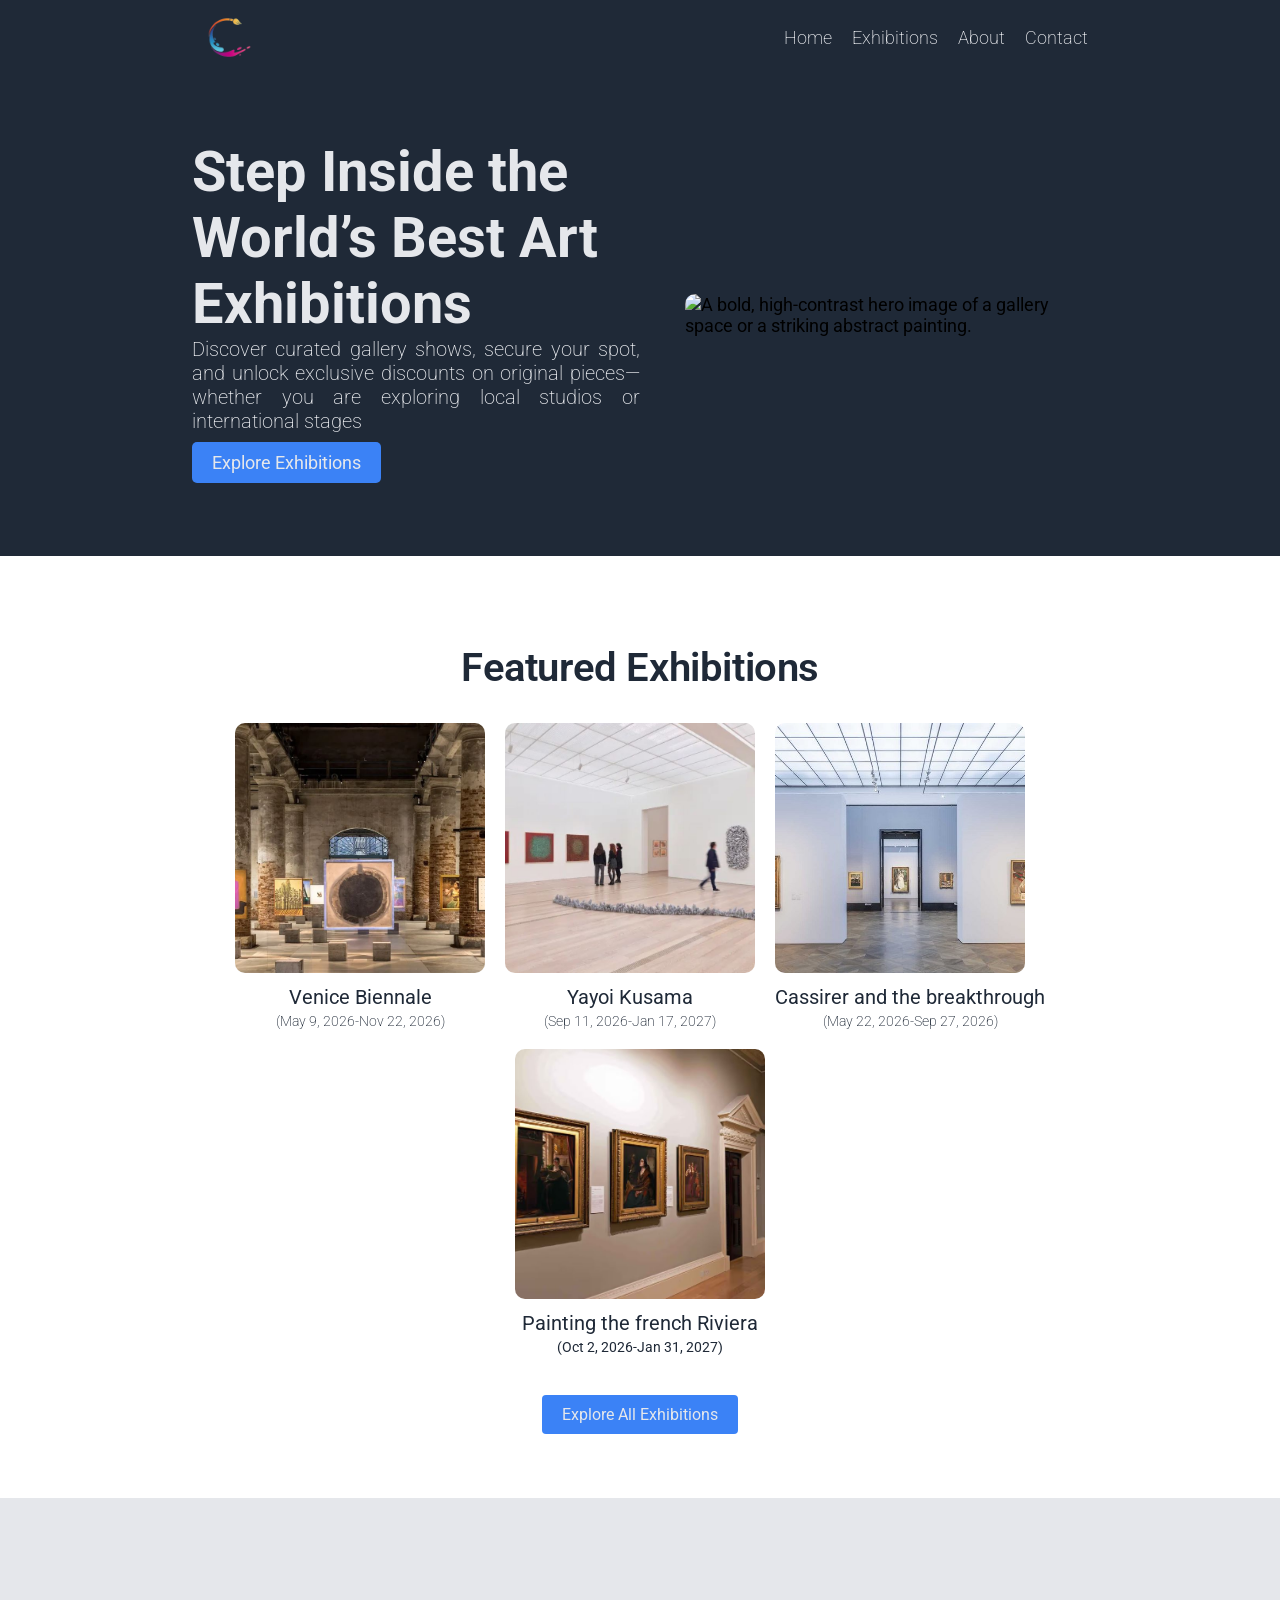
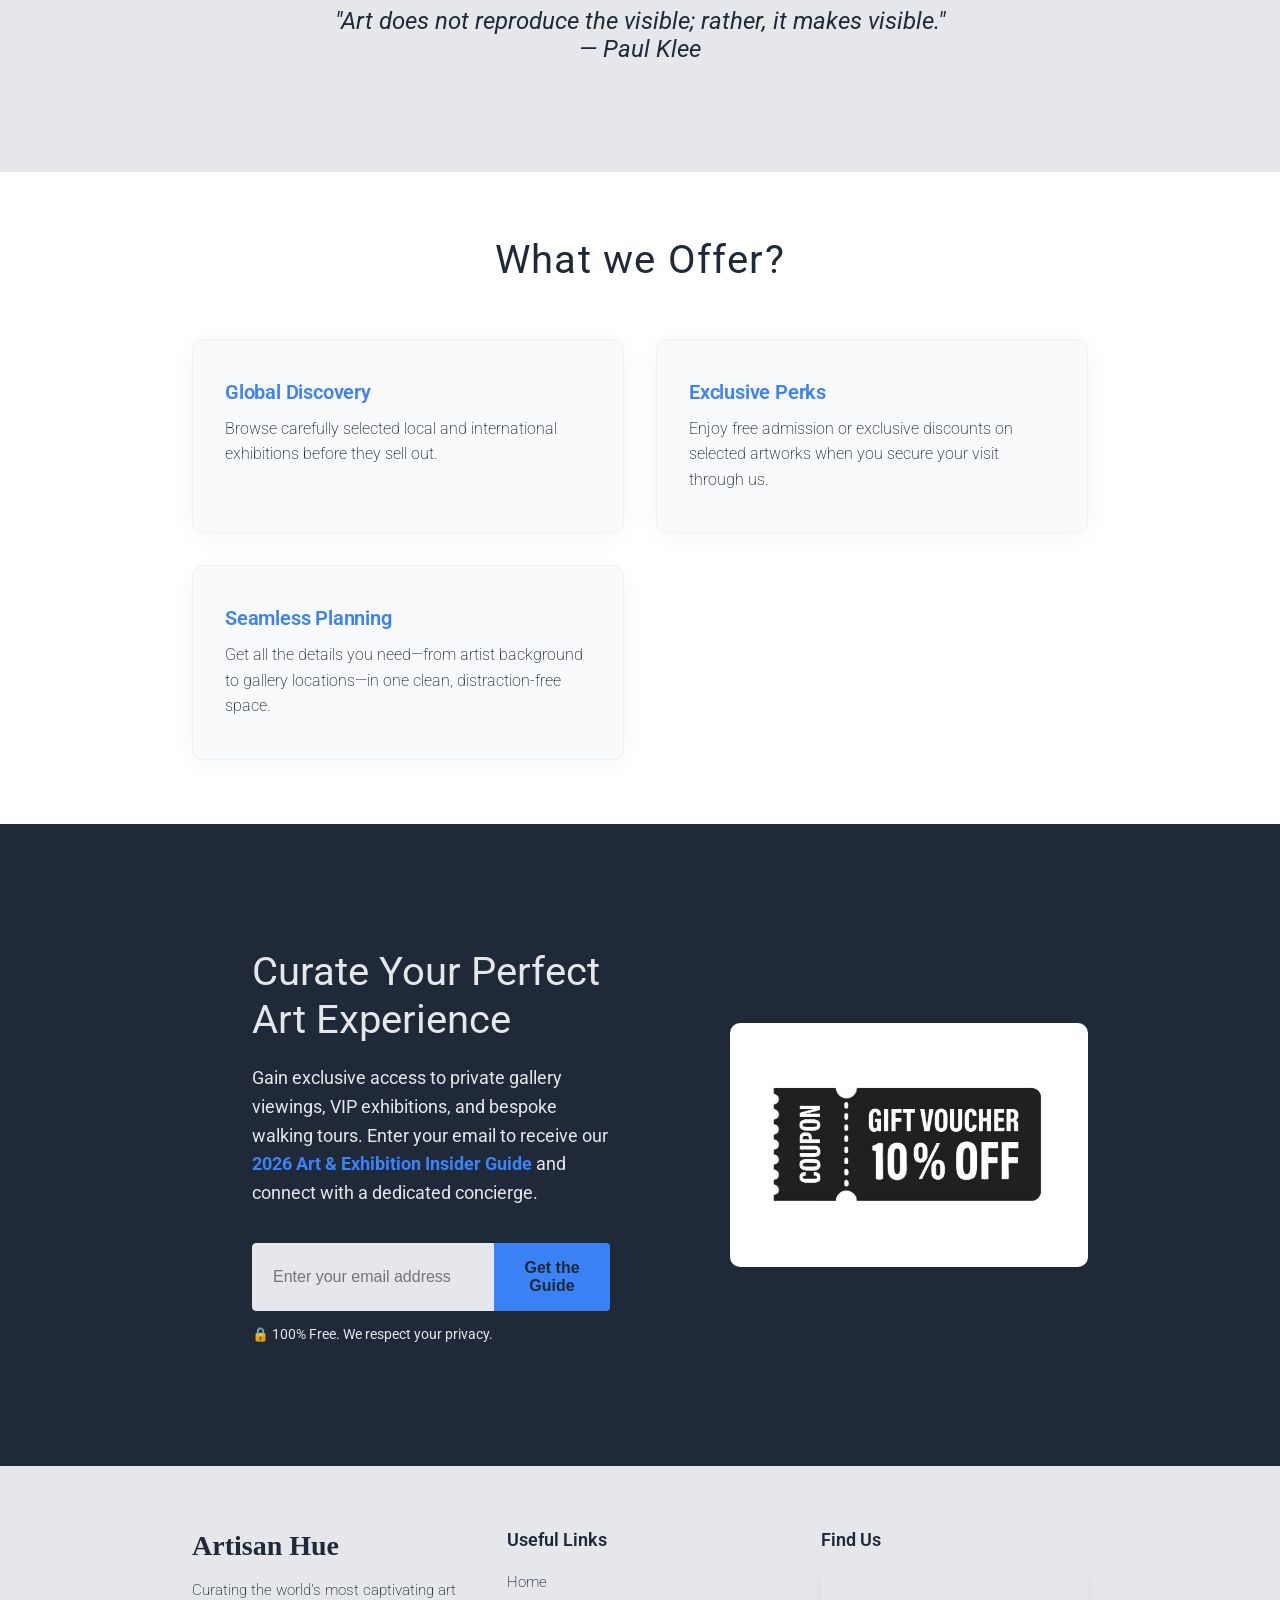
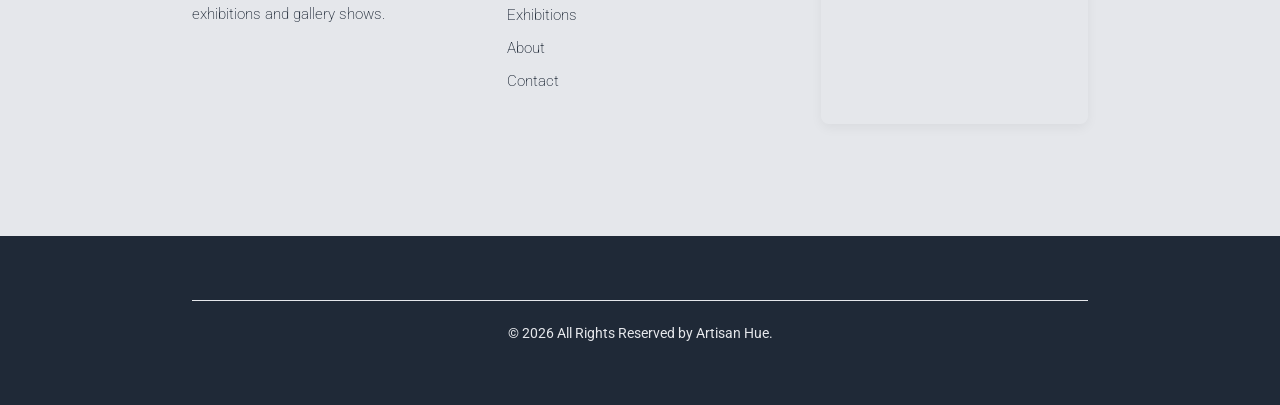
==== commit 5bdcb563: "Homepage updated by adding discount coupon" ====
--- a/index.html
+++ b/index.html
@@ -194,10 +194,9 @@
           </div>
 
           <picture class="cta-visual">
-            <source srcset="https://cdn.shopify.com/s/files/1/0871/2798/2406/files/026753a3-1765-4c5a-b840-3b7b5f82bdbc.jpg?v=1773231403" />
             <img
-              src="https://cdn.shopify.com/s/files/1/0871/2798/2406/files/6d39e763-d7c1-4bc6-a4f2-4edd47701b53.jpg?v=1778011074"
-              alt="Contemporary art view from a living room in a modern home"
+              src="./assets/images/10_off.jpg"
+              alt="10 % off coupon"
             />
           </picture>
         </div>
--- a/style.css
+++ b/style.css
@@ -9,6 +9,14 @@
   --font-sub-heading: clamp(1.75rem, 5vw + 1rem, 2.5rem);
   --font-hero-subtitle: clamp(1rem, 2vw + 0.5rem, 1.25rem);
   --font-body: clamp(0.95rem, 1vw + 0.5rem, 1.125rem);
+
+  --muted-text: #a0a0a0;
+  --strike-color: #e53935;
+  --gold-accent: #d4af37;
+  --gold-hover: #b5952f;
+  --badge-bg: rgba(212, 175, 55, 0.12);
+  --btn-bg: #d4af37;
+  --btn-text: #111111;
 }
 
 *,
@@ -361,11 +369,29 @@
 .explore-btn:hover {
   background-color: var(--secondary-color);
   color: var(--text-color);
+  transform: translateY(-5px);
+  transition: all 0.3s ease-in-out;
+}
+
+.explore-btn:active {
+  background-color: var(--text-color);
+  color: var(--secondary-color);
+  transform: translateY(-5px);
+  transition: all 0.3s ease-in-out;
 }
 
 .explore-btn-dark:hover {
   background-color: var(--text-color);
   color: var(--primary-color);
+  transform: translateY(-5px);
+  transition: all 0.3s ease-in-out;
+}
+
+.explore-btn-dark:active {
+  background-color: var(--primary-color);
+  color: var(--text-color);
+  transform: translateY(5px);
+  transition: all 0.3s ease-in-out;
 }
 
 .exhibition-detail-content {
@@ -450,6 +476,85 @@
 
 .exhibition-detail-text .explore-btn-dark {
   margin-top: 14px;
+}
+
+.ticket-booking-block {
+  display: flex;
+  flex-direction: column;
+  gap: 20px;
+  margin-top: 15px;
+}
+
+.ticket-price-container {
+  display: flex;
+  align-items: flex-end;
+  gap: 24px;
+}
+
+.price-group {
+  display: flex;
+  flex-direction: column;
+}
+
+.price-label {
+  font-size: 0.75rem;
+  font-weight: 600;
+  text-transform: uppercase;
+  letter-spacing: 0.08em;
+  color: var(--muted-text);
+  margin-bottom: 4px;
+}
+
+.price-current .price-label {
+  color: var(--gold-accent);
+}
+
+.price-old .price-amount {
+  font-size: 1.1rem;
+  font-weight: 400;
+  color: var(--muted-text);
+  text-decoration: line-through;
+  text-decoration-color: var(--strike-color);
+  opacity: 0.75;
+}
+
+.price-current .price-amount {
+  font-size: 2.2rem;
+  font-weight: 700;
+  line-height: 1;
+}
+
+.price-amount-dark {
+  color: var(--text-color);
+}
+
+.currency {
+  font-size: 0.55em;
+  font-weight: 500;
+  margin-left: 2px;
+  color: var(--muted-text);
+}
+
+.price-current .currency {
+  color: var(--text-color);
+}
+
+.price-header {
+  display: flex;
+  align-items: center;
+  gap: 8px;
+}
+
+.discount-badge {
+  padding: 2px 6px;
+  font-size: 0.7rem;
+  font-weight: 700;
+  color: var(--gold-accent);
+  background-color: var(--badge-bg);
+  border: 1px solid var(--gold-accent);
+  border-radius: 4px;
+  text-transform: uppercase;
+  letter-spacing: 0.04em;
 }
 
 .form-group {
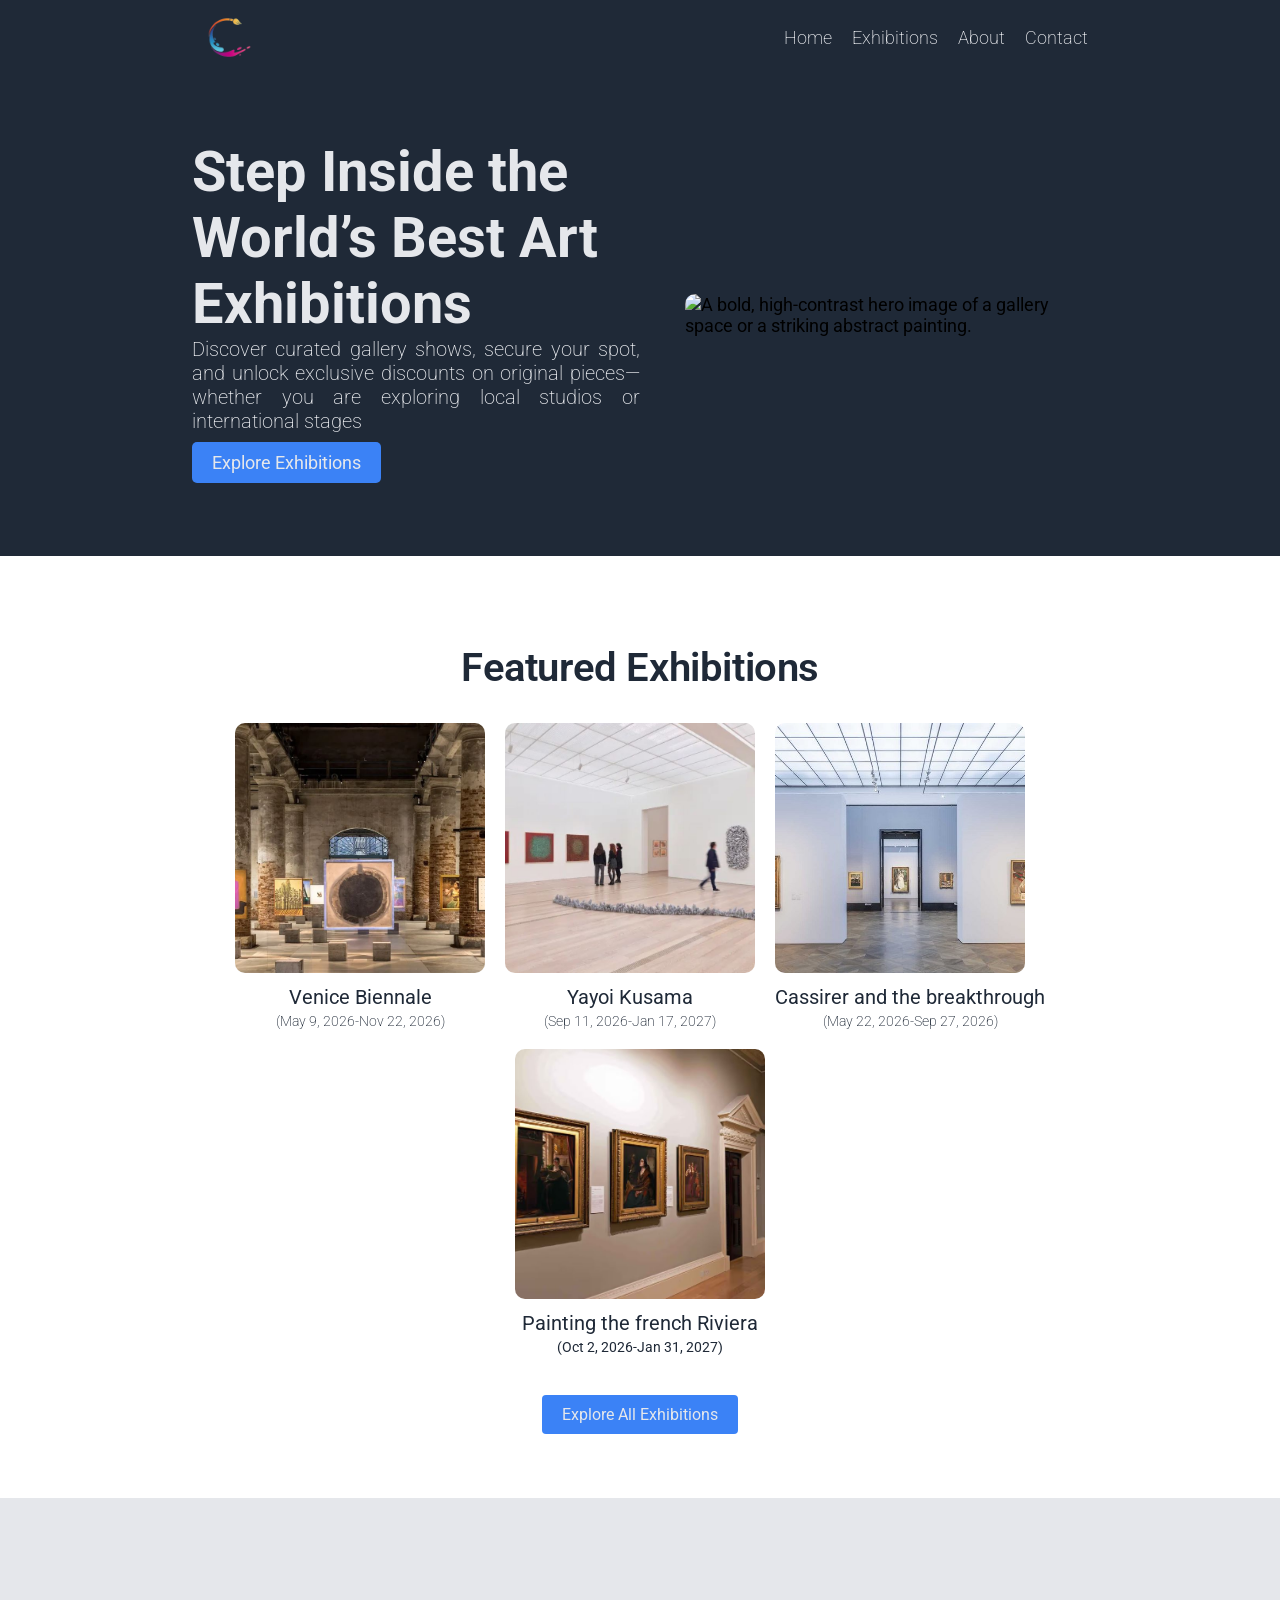
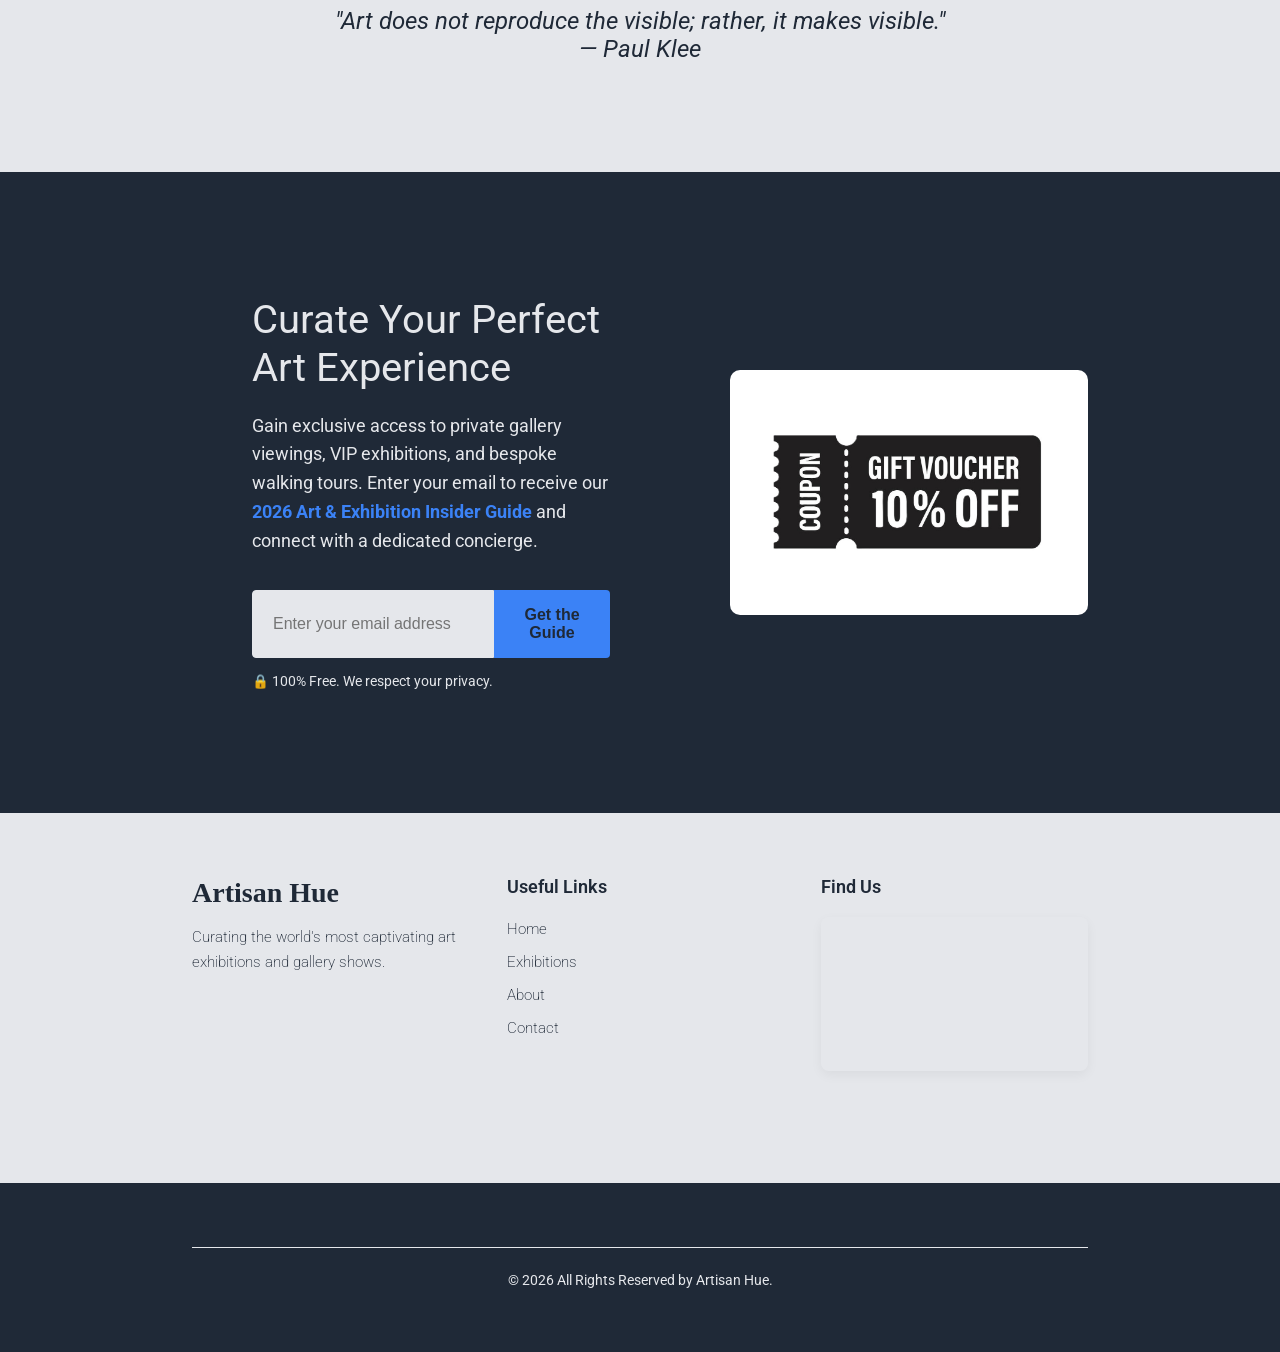
==== commit 61b5b622: "Add layout and responsive styles, and create new About, Contact, and Exhibitions pages - Introduced " ====
--- a/index.html
+++ b/index.html
@@ -14,7 +14,11 @@
       href="https://cdnjs.cloudflare.com/ajax/libs/font-awesome/6.5.1/css/all.min.css"
       crossorigin="anonymous"
     />
-    <link rel="stylesheet" href="style.css" />
+    <link rel="stylesheet" href="./assets/styles/base.css" />
+    <link rel="stylesheet" href="./assets/styles/layout.css" />
+    <link rel="stylesheet" href="./assets/styles/components.css" />
+    <link rel="stylesheet" href="./assets/styles/home.css" />
+    <link rel="stylesheet" href="./assets/styles/responsive.css" />
     <title>Artisan Hue</title>
   </head>
 
@@ -34,13 +38,13 @@
             <a href="./index.html" class="menu-link">Home</a>
           </li>
           <li class="menu-item">
-            <a href="./exhibitions.html" class="menu-link">Exhibitions</a>
-          </li>
-          <li class="menu-item">
-            <a href="./about.html" class="menu-link">About</a>
-          </li>
-          <li class="menu-item">
-            <a href="./contact.html" class="menu-link">Contact</a>
+            <a href="./pages/exhibitions.html" class="menu-link">Exhibitions</a>
+          </li>
+          <li class="menu-item">
+            <a href="./pages/about.html" class="menu-link">About</a>
+          </li>
+          <li class="menu-item">
+            <a href="./pages/contact.html" class="menu-link">Contact</a>
           </li>
         </ul>
       </nav>
@@ -58,7 +62,7 @@
               exclusive discounts on original pieces—whether you are exploring
               local studios or international stages
             </p>
-            <a href="./exhibitions.html" class="hero-button"
+            <a href="./pages/exhibitions.html" class="hero-button"
               >Explore Exhibitions</a
             >
           </section>
@@ -81,25 +85,25 @@
         <h2 class="exhibition-heading">Featured Exhibitions</h2>
         <div class="exhibitions-container">
           <article class="exhibition-cards">
-            <a class="exhibition-card-item" href="exhibitions.html#exhibition1">
-              <figure class="exhibition-img-container">
-                <img src="./assets/images/ex1.JPG" alt="Venice Biennale" />
+            <a class="exhibition-card-item" href="./pages/exhibitions.html#exhibition1">
+              <figure class="exhibition-img-container">
+                <img src="./assets/images/ex1.jpg" alt="Venice Biennale" />
               </figure>
               <h3 class="featured-main-title">Venice Biennale</h3>
               <p class="featured-main-description">(May 9, 2026-Nov 22, 2026)</p>
             </a>
           </article>
           <article class="exhibition-cards">
-            <a class="exhibition-card-item" href="exhibitions.html#exhibition2">
-              <figure class="exhibition-img-container">
-                <img src="./assets/images/ex2.JPG" alt="Yayoi Kusama" />
+            <a class="exhibition-card-item" href="./pages/exhibitions.html#exhibition2">
+              <figure class="exhibition-img-container">
+                <img src="./assets/images/ex2.jpg" alt="Yayoi Kusama" />
               </figure>
               <h3 class="featured-main-title">Yayoi Kusama</h3>
               <p class="featured-main-description">(Sep 11, 2026-Jan 17, 2027)</p>
             </a>
           </article>
           <article class="exhibition-cards">
-            <a class="exhibition-card-item" href="exhibitions.html#exhibition3">
+            <a class="exhibition-card-item" href="./pages/exhibitions.html#exhibition3">
               <figure class="exhibition-img-container">
                 <img
                   src="./assets/images/ex3.jpg"
@@ -111,10 +115,10 @@
             </a>
           </article>
           <article class="exhibition-cards">
-            <a class="exhibition-card-item" href="exhibitions.html#exhibition4">
+            <a class="exhibition-card-item" href="./pages/exhibitions.html#exhibition4">
               <figure class="exhibition-img-container">
                 <img
-                  src="./assets/images/ex4.JPG"
+                  src="./assets/images/ex4.jpg"
                   alt="Painting the French Riviera"
                 />
               </figure>
@@ -124,7 +128,7 @@
           </article>
         </div>
         <div class="explore-btn-container">
-          <a href="exhibitions.html" class="explore-btn"
+          <a href="./pages/exhibitions.html" class="explore-btn"
             >Explore All Exhibitions</a
           >
         </div>
@@ -135,33 +139,6 @@
           <p>"Art does not reproduce the visible; rather, it makes visible."</p>
           <footer class="quote-author">&mdash; Paul Klee</footer>
         </blockquote>
-      </section>
-
-      <section class="section section-white">
-        <h3 class="service-title">What we Offer?</h3>
-        <ul class="service-list">
-          <li class="service-item">
-            <h4 class="service-heading">Global Discovery</h4>
-            <span class="service-description"
-              >Browse carefully selected local and international exhibitions
-              before they sell out.</span
-            >
-          </li>
-          <li class="service-item">
-            <h4 class="service-heading">Exclusive Perks</h4>
-            <span class="service-description"
-              >Enjoy free admission or exclusive discounts on selected artworks
-              when you secure your visit through us.</span
-            >
-          </li>
-          <li class="service-item">
-            <h4 class="service-heading">Seamless Planning</h4>
-            <span class="service-description"
-              >Get all the details you need—from artist background to gallery
-              locations—in one clean, distraction-free space.</span
-            >
-          </li>
-        </ul>
       </section>
 
       <section class="section section-dark">
@@ -219,15 +196,15 @@
                 <a href="./index.html" class="footer-menu-link">Home</a>
               </li>
               <li class="footer-menu-item">
-                <a href="./exhibitions.html" class="footer-menu-link"
+                <a href="./pages/exhibitions.html" class="footer-menu-link"
                   >Exhibitions</a
                 >
               </li>
               <li class="footer-menu-item">
-                <a href="./about.html" class="footer-menu-link">About</a>
-              </li>
-              <li class="footer-menu-item">
-                <a href="./contact.html" class="footer-menu-link">Contact</a>
+                <a href="./pages/about.html" class="footer-menu-link">About</a>
+              </li>
+              <li class="footer-menu-item">
+                <a href="./pages/contact.html" class="footer-menu-link">Contact</a>
               </li>
             </ul>
           </div>
--- a/assets/styles/base.css
+++ b/assets/styles/base.css
@@ -0,0 +1,54 @@
+:root {
+  --primary-color: #3b82f6;
+  --secondary-color: #1f2937;
+  --text-color: #e5e7eb;
+  --background-color: #f9fafb;
+  --background-white: #ffffff;
+
+  --font-hero-title: clamp(2rem, 5vw + 1rem, 3.5rem);
+  --font-sub-heading: clamp(1.75rem, 5vw + 1rem, 2.5rem);
+  --font-hero-subtitle: clamp(1rem, 2vw + 0.5rem, 1.25rem);
+  --font-body: clamp(0.95rem, 1vw + 0.5rem, 1.125rem);
+
+  --muted-text: #a0a0a0;
+  --strike-color: #e53935;
+  --gold-accent: #d4af37;
+  --gold-hover: #b5952f;
+  --badge-bg: rgba(212, 175, 55, 0.12);
+  --btn-bg: #d4af37;
+  --btn-text: #111111;
+}
+
+*,
+html {
+  margin: 0;
+  padding: 0;
+  box-sizing: border-box;
+}
+
+body {
+  font-family: "Roboto", sans-serif;
+  font-size: var(--font-body);
+  background-color: var(--background-color);
+}
+
+.section {
+  margin: 0 auto;
+  padding: 5% 15%;
+}
+
+.section-dark {
+  background-color: var(--secondary-color);
+}
+
+.section-light {
+  background-color: var(--text-color);
+}
+
+.section-white {
+  background-color: var(--background-white);
+}
+
+.section-grey {
+  background-color: var(--text-color);
+}
--- a/assets/styles/layout.css
+++ b/assets/styles/layout.css
@@ -0,0 +1,133 @@
+.header {
+  position: relative;
+  display: flex;
+  justify-content: space-between;
+  align-items: center;
+  padding: 0% 15%;
+}
+
+.header-sticky {
+  position: sticky;
+  top: 0;
+  z-index: 1000;
+  background-color: var(--secondary-color);
+  color: var(--text-color);
+}
+
+.footer-content {
+  display: flex;
+  flex-wrap: wrap;
+  gap: 3rem;
+  max-width: 1200px;
+  margin: 0 auto;
+  padding-bottom: 3rem;
+}
+
+.footer-column {
+  flex: 1 1 calc(33.333% - 2rem);
+  min-width: 250px;
+}
+
+.footer-logo {
+  font-family: "Playfair Display", serif;
+  font-size: 1.75rem;
+  margin-top: 0;
+  margin-bottom: 1rem;
+  color: var(--secondary-color);
+}
+
+.footer-description {
+  color: var(--secondary-color);
+  line-height: 1.6;
+  font-size: 0.95rem;
+  font-weight: 200;
+}
+
+.footer-heading {
+  font-size: 1.1rem;
+  font-weight: 600;
+  color: var(--secondary-color);
+  margin-top: 0;
+  margin-bottom: 1.25rem;
+}
+
+.footer-menu {
+  list-style: none;
+  padding: 0;
+  margin: 0;
+}
+
+.footer-menu-item {
+  margin-bottom: 0.75rem;
+}
+
+.footer-menu-link {
+  color: var(--secondary-color);
+  font-weight: 200;
+  font-size: 0.95rem;
+  text-decoration: none;
+  transition: color 0.2s ease;
+}
+
+.footer-menu-link:hover {
+  color: var(--primary-color);
+}
+
+.map-container {
+  border-radius: 8px;
+  overflow: hidden;
+  box-shadow: 0 4px 12px rgba(0, 0, 0, 0.05);
+}
+
+.footer-text {
+  border-top: 1px solid var(--text-color);
+  padding-top: 1.5rem;
+  text-align: center;
+  margin: 0;
+  color: var(--text-color);
+  font-size: 0.85rem;
+}
+
+.logo-container {
+  max-width: 75px;
+  max-height: 75px;
+}
+
+.logo-container img {
+  width: 100%;
+  height: auto;
+}
+
+.nav {
+  font-size: 1.125rem;
+  font-weight: 200;
+}
+
+.nav-menu {
+  display: flex;
+  list-style: none;
+  align-items: center;
+  gap: 20px;
+}
+
+.nav-menu a {
+  text-decoration: none;
+  color: var(--text-color);
+}
+
+.menu-item:hover > a {
+  color: var(--primary-color);
+  padding-bottom: 1.5px;
+  border-bottom: 1.5px solid var(--primary-color);
+}
+
+.menu-item:active > a {
+  color: var(--secondary-color);
+  padding-bottom: 1.5px;
+  border-bottom: 1.5px solid var(--secondary-color);
+}
+
+.menu-checkbox,
+.hamburger-btn {
+  display: none;
+}
--- a/assets/styles/components.css
+++ b/assets/styles/components.css
@@ -0,0 +1,258 @@
+.exhibition-sub-heading,
+.exhibition-sub-heading-dark {
+  font-size: 2rem;
+}
+
+.exhibition-sub-heading {
+  color: var(--secondary-color);
+}
+
+.exhibition-sub-heading-dark {
+  color: var(--text-color);
+}
+
+.exhibition-description,
+.exhibition-description-dark {
+  margin-top: 10px;
+  font-weight: 200;
+}
+
+.exhibition-description {
+  color: var(--secondary-color);
+}
+
+.exhibition-description-dark {
+  color: var(--text-color);
+}
+
+.exhibition-card-item h3 {
+  margin: 12px 0 4px 0;
+  font-size: 1.25rem;
+  overflow-wrap: break-word;
+}
+
+.exhibition-card-item p {
+  margin: 0;
+  font-size: 0.875rem;
+}
+
+.explore-btn-container {
+  text-align: center;
+  margin-top: 40px;
+}
+
+.explore-btn,
+.explore-btn-dark {
+  display: inline-block;
+  padding: 10px 20px;
+  background-color: var(--primary-color);
+  color: var(--text-color);
+  text-decoration: none;
+  border-radius: 4px;
+  font-size: 1rem;
+  border: none;
+  cursor: pointer;
+  text-align: center;
+  transition:
+    background-color 0.2s ease,
+    color 0.2s ease;
+}
+
+.explore-btn:hover {
+  background-color: var(--secondary-color);
+  color: var(--text-color);
+  transform: translateY(-5px);
+  transition: all 0.3s ease-in-out;
+}
+
+.explore-btn:active {
+  background-color: var(--text-color);
+  color: var(--secondary-color);
+  transform: translateY(-5px);
+  transition: all 0.3s ease-in-out;
+}
+
+.explore-btn-dark:hover {
+  background-color: var(--text-color);
+  color: var(--primary-color);
+  transform: translateY(-5px);
+  transition: all 0.3s ease-in-out;
+}
+
+.explore-btn-dark:active {
+  background-color: var(--primary-color);
+  color: var(--text-color);
+  transform: translateY(5px);
+  transition: all 0.3s ease-in-out;
+}
+
+.ticket-booking-block {
+  display: flex;
+  flex-direction: column;
+  gap: 20px;
+  margin-top: 15px;
+}
+
+.ticket-price-container {
+  display: flex;
+  align-items: flex-end;
+  gap: 24px;
+}
+
+.price-group {
+  display: flex;
+  flex-direction: column;
+}
+
+.price-label {
+  font-size: 0.75rem;
+  font-weight: 600;
+  text-transform: uppercase;
+  letter-spacing: 0.08em;
+  color: var(--muted-text);
+  margin-bottom: 4px;
+}
+
+.price-current .price-label {
+  color: var(--gold-accent);
+}
+
+.price-old .price-amount {
+  font-size: 1.1rem;
+  font-weight: 400;
+  color: var(--muted-text);
+  text-decoration: line-through;
+  text-decoration-color: var(--strike-color);
+  opacity: 0.75;
+}
+
+.price-current .price-amount {
+  font-size: 2.2rem;
+  font-weight: 700;
+  line-height: 1;
+}
+
+.price-amount-dark {
+  color: var(--text-color);
+}
+
+.currency {
+  font-size: 0.55em;
+  font-weight: 500;
+  margin-left: 2px;
+  color: var(--muted-text);
+}
+
+.price-current .currency {
+  color: var(--text-color);
+}
+
+.price-header {
+  display: flex;
+  align-items: center;
+  gap: 8px;
+}
+
+.discount-badge {
+  padding: 2px 6px;
+  font-size: 0.7rem;
+  font-weight: 700;
+  color: var(--gold-accent);
+  background-color: var(--badge-bg);
+  border: 1px solid var(--gold-accent);
+  border-radius: 4px;
+  text-transform: uppercase;
+  letter-spacing: 0.04em;
+}
+
+.form-group {
+  margin-bottom: 14px;
+  text-align: left;
+}
+
+.form-group label {
+  display: block;
+  margin-bottom: 6px;
+  font-size: 14px;
+  font-weight: 500;
+}
+
+.form-group input {
+  width: 100%;
+  padding: 10px 12px;
+  border: 1px solid #ccc;
+  border-radius: 6px;
+  font-size: 14px;
+}
+
+.modal-state {
+  display: none;
+}
+
+.modal-overlay {
+  display: none;
+  position: fixed;
+  inset: 0;
+  background-color: rgba(0, 0, 0, 0.5);
+  justify-content: center;
+  align-items: center;
+  z-index: 2000;
+}
+
+.modal-content {
+  background-color: var(--background-color);
+  padding: 40px;
+  border-radius: 10px;
+  width: 100%;
+  max-width: 440px;
+  position: relative;
+}
+
+.close-btn {
+  position: absolute;
+  top: 12px;
+  right: 16px;
+  font-size: 1.5rem;
+  cursor: pointer;
+  color: var(--secondary-color);
+  line-height: 1;
+}
+
+.close-btn:hover {
+  color: var(--primary-color);
+}
+
+.success-box {
+  display: none;
+  text-align: center;
+}
+
+.success-icon {
+  font-size: 2.5rem;
+  margin-bottom: 10px;
+}
+
+.success-box h3 {
+  margin: 0 0 8px 0;
+  font-size: 1.25rem;
+  color: #10b981;
+}
+
+.success-box p {
+  margin: 0;
+  font-size: 1rem;
+  line-height: 1.4;
+}
+
+input[id$="-open"]:checked ~ .modal-overlay,
+input[id$="-submitted"]:checked ~ .modal-overlay {
+  display: flex;
+}
+
+input[id$="-submitted"]:checked ~ .modal-overlay .form-content {
+  display: none;
+}
+
+input[id$="-submitted"]:checked ~ .modal-overlay .success-box {
+  display: block;
+}
--- a/assets/styles/home.css
+++ b/assets/styles/home.css
@@ -0,0 +1,266 @@
+.hero {
+  display: flex;
+  flex-wrap: wrap;
+  justify-content: space-between;
+  align-items: center;
+}
+
+.hero-text {
+  max-width: 50%;
+}
+
+.hero-title {
+  font-size: var(--font-hero-title);
+  font-weight: bold;
+  color: var(--text-color);
+}
+
+.hero-subtitle {
+  font-size: var(--font-hero-subtitle);
+  font-weight: 200;
+  color: var(--text-color);
+  text-align: justify;
+}
+
+.hero-button {
+  display: inline-block;
+  padding: 10px 20px;
+  background-color: var(--primary-color);
+  color: var(--text-color);
+  text-decoration: none;
+  border-radius: 5px;
+  margin: 2% 0;
+}
+
+.hero-button:hover {
+  background-color: var(--background-color);
+  color: var(--secondary-color);
+}
+
+.hero-image {
+  max-width: 45%;
+  margin-left: 5%;
+}
+
+.hero-image img {
+  width: 100%;
+  height: auto;
+  border-radius: 10px;
+}
+
+.exhibition-heading {
+  margin-top: 1.5rem;
+  margin-bottom: 2rem;
+  font-size: var(--font-sub-heading);
+  font-weight: 600;
+  text-align: center;
+  color: var(--secondary-color);
+  letter-spacing: -0.01em;
+}
+
+.exhibitions-container {
+  display: flex;
+  justify-content: center;
+  flex-wrap: wrap;
+  gap: 20px;
+}
+
+.exhibition-card-item {
+  display: block;
+  text-decoration: none;
+  color: var(--secondary-color);
+  text-align: center;
+}
+
+.exhibition-img-container {
+  width: 250px;
+  height: 250px;
+  border-radius: 10px;
+}
+
+.exhibition-img-container:hover {
+  border-radius: 10px;
+  border: 1px solid var(--primary-color);
+  box-shadow: 0px 4px 24px rgba(0, 0, 0, 0.4);
+  transform: translateY(-10px);
+  transition: all 0.2s ease-in-out;
+}
+
+.exhibition-img-container img {
+  border-radius: 10px;
+  width: 100%;
+  height: 100%;
+  object-fit: cover;
+}
+
+.featured-main-title {
+  font-weight: 400;
+  font-size: 1.25rem;
+  color: var(--secondary-color);
+  text-align: center;
+}
+
+.featured-main-description {
+  font-weight: 200;
+  font-size: 0.75rem;
+  color: var(--secondary-color);
+  text-align: center;
+}
+
+.editorial-quote {
+  font-size: 1.5rem;
+  font-style: italic;
+  color: var(--secondary-color);
+  text-align: center;
+  margin: 5% auto;
+}
+
+.service-title {
+  text-align: center;
+  font-size: 2.5rem;
+  font-weight: 400;
+  color: var(--secondary-color);
+  margin-top: 0;
+  margin-bottom: 3.5rem;
+  letter-spacing: 0.03em;
+}
+
+.service-list {
+  list-style: none;
+  padding: 0;
+  margin: 0 auto;
+  max-width: 1000px;
+  display: flex;
+  flex-wrap: wrap;
+  gap: 2rem;
+}
+
+.service-item {
+  flex: 0 0 calc(50% - 1rem);
+  box-sizing: border-box;
+  background-color: var(--background-color);
+  padding: 2.5rem 2rem;
+  border-radius: 12px;
+  border: 0.5px solid rgba(0, 0, 0, 0.04);
+  box-shadow: 0 4px 24px rgba(0, 0, 0, 0.04);
+  transition: transform 0.3s ease;
+}
+
+.service-item:hover {
+  transform: translateY(-4px);
+  border: 0.5px solid var(--primary-color);
+}
+
+.service-heading {
+  margin-top: 0;
+  margin-bottom: 0.75rem;
+  font-size: 1.25rem;
+  font-weight: 600;
+  color: var(--primary-color);
+  letter-spacing: -0.01em;
+}
+
+.service-description {
+  display: block;
+  font-size: 1rem;
+  font-weight: 200;
+  line-height: 1.6;
+  color: var(--secondary-color);
+}
+
+.cta-container {
+  margin: 0 auto;
+  display: flex;
+  align-items: center;
+  gap: 60px;
+  overflow: hidden;
+}
+
+.cta-content {
+  flex: 1;
+  padding: 60px;
+}
+
+.cta-content h2 {
+  font-size: 2.5rem;
+  margin-bottom: 20px;
+  line-height: 1.2;
+  font-weight: 400;
+  color: var(--text-color);
+}
+
+.cta-content p {
+  font-size: 1.125rem;
+  line-height: 1.6;
+  margin-bottom: 35px;
+  color: var(--text-color);
+}
+
+.cta-content strong {
+  color: var(--primary-color);
+}
+
+.cta-lead-form {
+  margin-bottom: 15px;
+}
+
+.input-group {
+  display: flex;
+  width: 100%;
+  max-width: 500px;
+}
+
+.input-group input {
+  flex: 1;
+  padding: 16px 20px;
+  border: 1px solid var(--text-color);
+  background-color: var(--text-color);
+  color: var(--secondary-color);
+  font-size: 1rem;
+  border-radius: 4px 0 0 4px;
+  outline: none;
+  transition: border-color 0.3s ease;
+}
+
+.input-group input:focus {
+  border-color: var(--primary-color);
+}
+
+.input-group button {
+  padding: 16px 30px;
+  background-color: var(--primary-color);
+  color: var(--secondary-color);
+  font-size: 1rem;
+  font-weight: bold;
+  border: none;
+  border-radius: 0 4px 4px 0;
+  cursor: pointer;
+  transition:
+    background-color 0.3s ease,
+    transform 0.2s ease;
+}
+
+.input-group button:hover {
+  background-color: var(--primary-color);
+}
+
+.trust-badge {
+  display: block;
+  font-size: 0.85rem;
+  color: var(--text-color);
+  margin-top: 10px;
+}
+
+.cta-visual {
+  flex: 1;
+  display: flex;
+  max-width: 600px;
+}
+
+.cta-visual img {
+  width: 100%;
+  height: 100%;
+  object-fit: cover;
+  display: block;
+  border-radius: 10px;
+}
--- a/assets/styles/responsive.css
+++ b/assets/styles/responsive.css
@@ -0,0 +1,118 @@
+@media (max-width: 768px) {
+  .hamburger-btn {
+    display: flex;
+    font-size: 1.5rem;
+    color: var(--text-color);
+    cursor: pointer;
+  }
+
+  .nav-menu {
+    position: absolute;
+    width: 100%;
+    top: 100%;
+    left: 0;
+    flex-direction: column;
+    align-items: flex-start;
+    padding: 5%;
+    background-color: var(--text-color);
+    display: none;
+    z-index: 10;
+  }
+
+  .nav-menu > li {
+    width: 100%;
+  }
+
+  .nav-menu a {
+    color: var(--secondary-color);
+    display: block;
+    padding: 10px 0;
+  }
+
+  .menu-checkbox:checked ~ .nav-menu {
+    display: flex;
+  }
+
+  .hero-text {
+    max-width: 100%;
+  }
+
+  .hero-image {
+    max-width: 100%;
+    margin-left: 0;
+    margin-top: 5%;
+  }
+
+  .service-item {
+    flex: 0 0 100%;
+  }
+
+  .cta-container {
+    flex-direction: column;
+  }
+
+  .cta-visual {
+    width: 100%;
+    min-height: 350px;
+    order: -1;
+  }
+
+  .cta-content {
+    padding: 40px 20px;
+    text-align: center;
+  }
+
+  .input-group {
+    flex-direction: column;
+    margin: 0 auto;
+  }
+
+  .input-group input {
+    border-radius: 4px;
+    margin-bottom: 15px;
+    border-right: 1px solid var(--secondary-color);
+  }
+
+  .input-group button {
+    border-radius: 4px;
+    width: 100%;
+  }
+
+  .contact-container {
+    flex-direction: column;
+    gap: 0;
+  }
+
+  .contact-form-col {
+    padding: 40px 20px;
+  }
+
+  .form-row {
+    flex-direction: column;
+    gap: 0;
+  }
+
+  .contact-details {
+    padding: 30px 20px;
+    flex-direction: column;
+    gap: 20px;
+  }
+
+  .map-wrapper {
+    min-height: 350px;
+  }
+}
+
+@media (max-width: 375px) {
+  .header {
+    padding: 5% 5%;
+  }
+
+  .section {
+    padding: 5% 5%;
+  }
+
+  .hero-title {
+    font-size: 2rem;
+  }
+}
